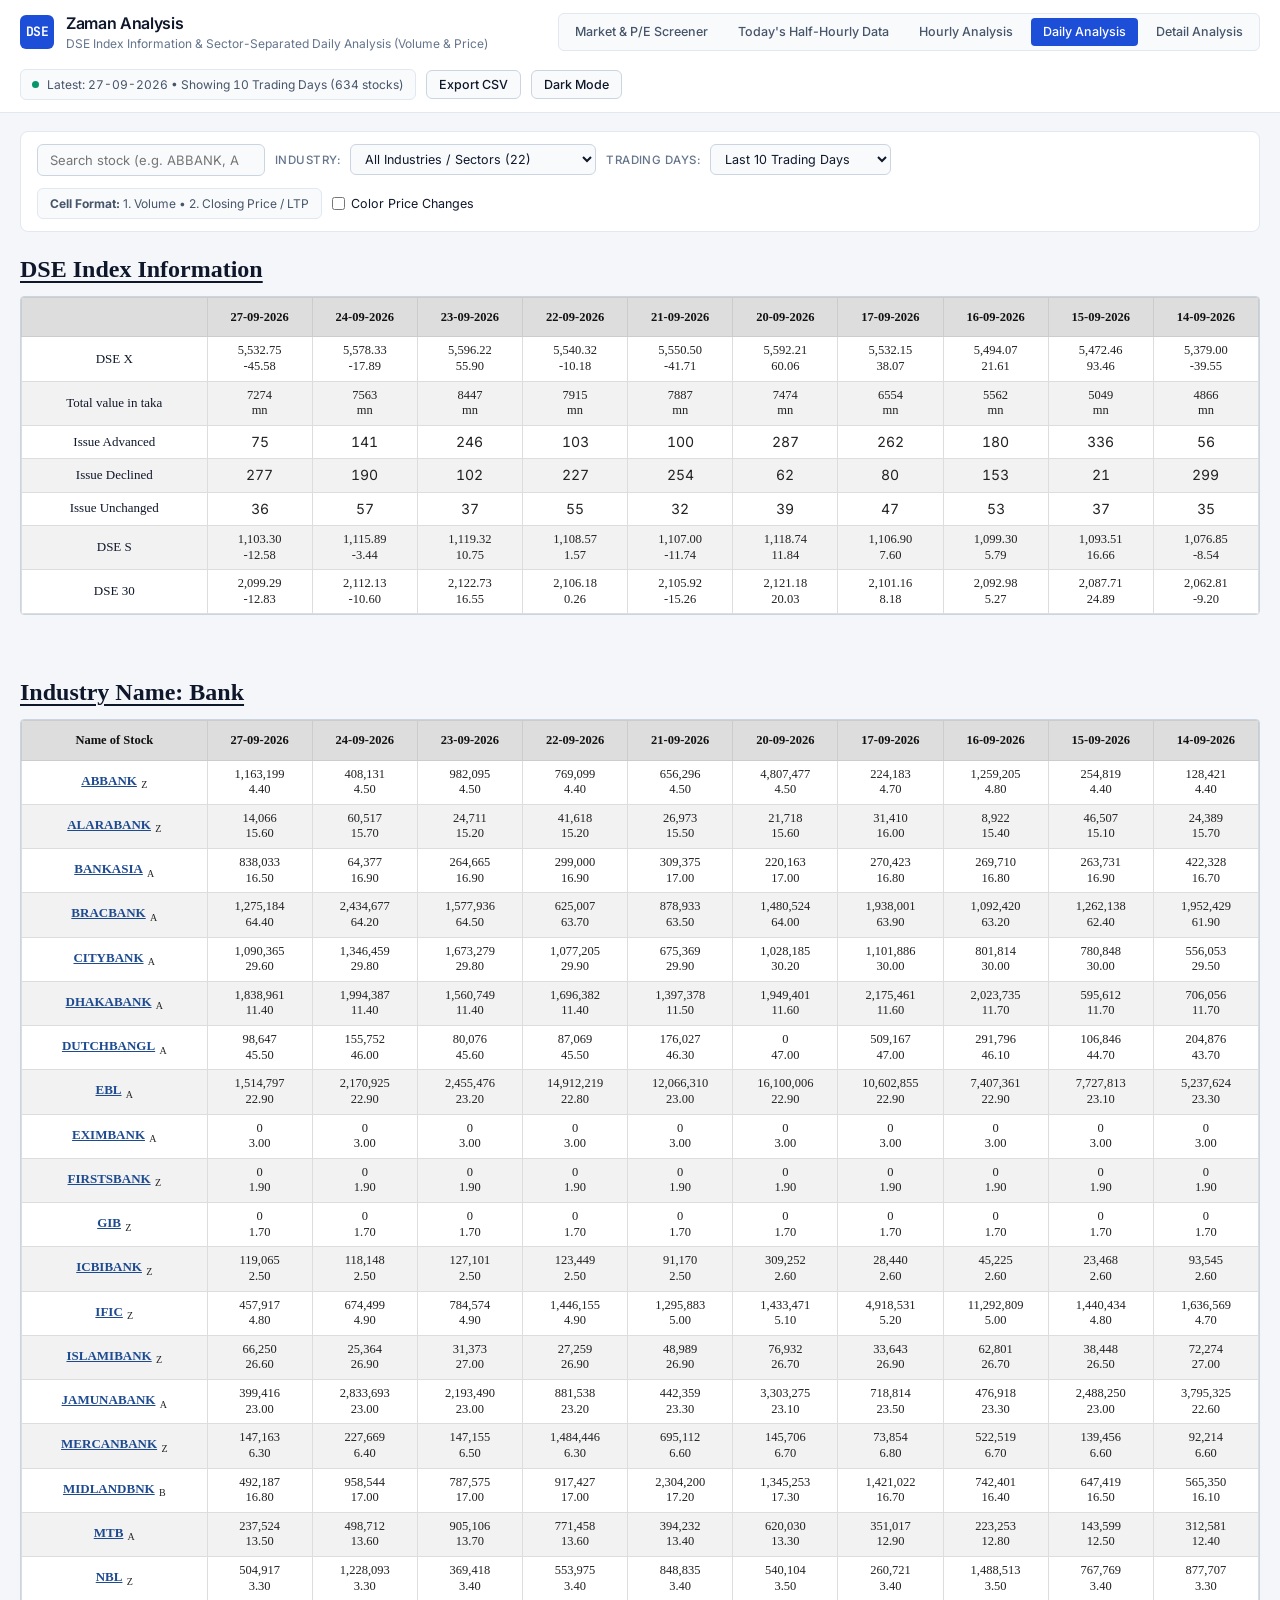
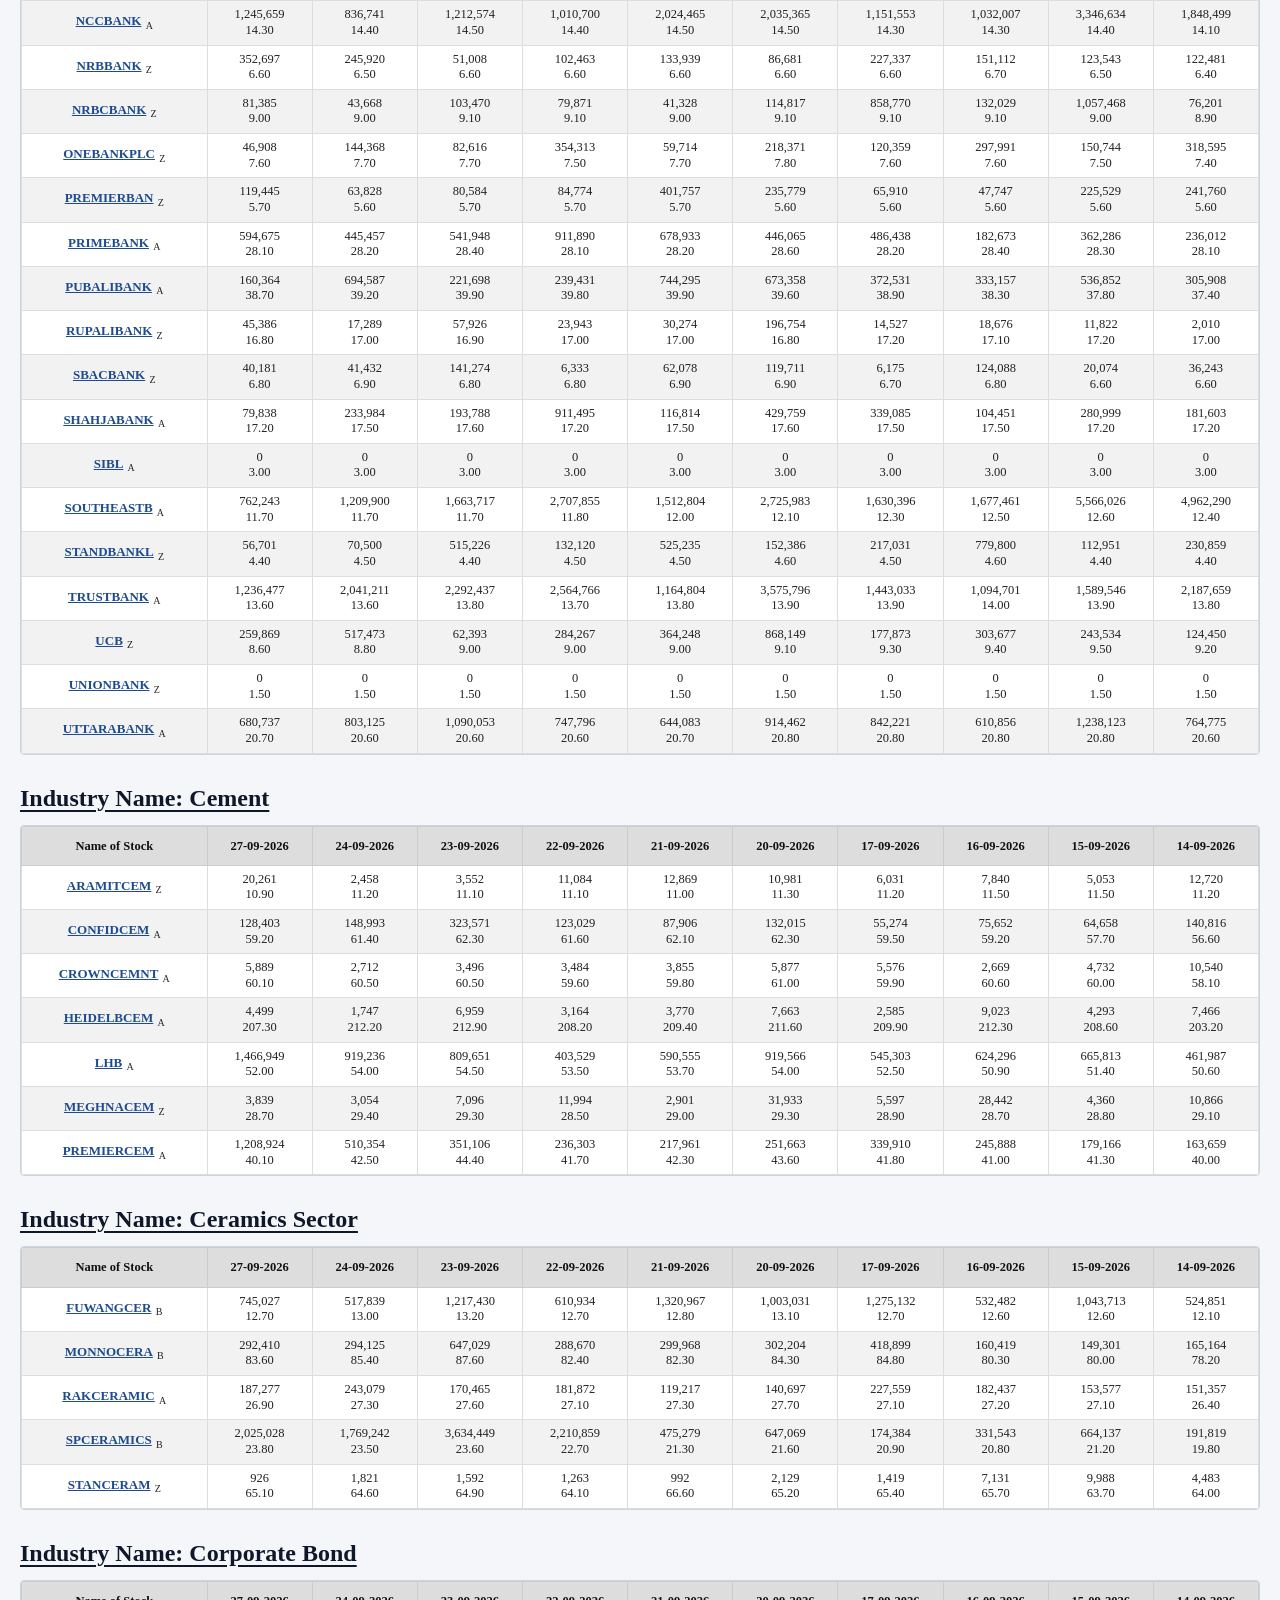
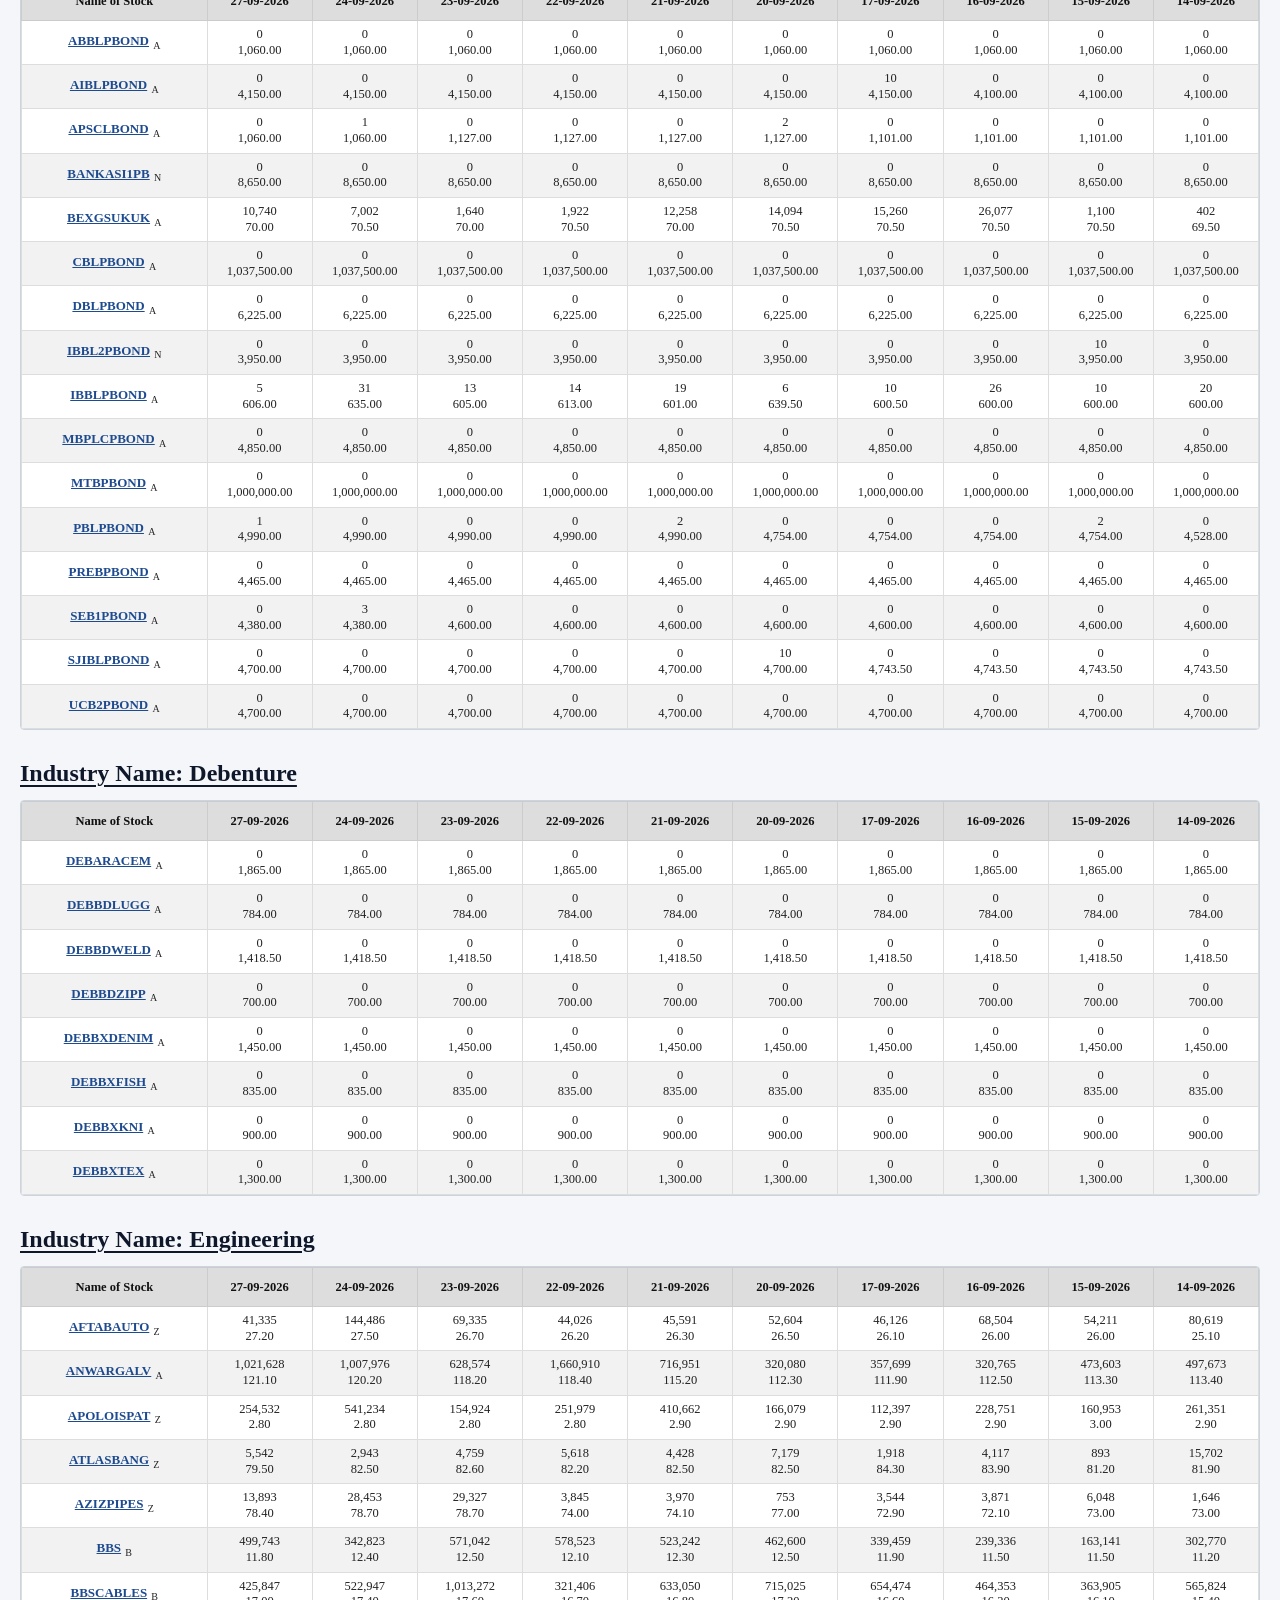
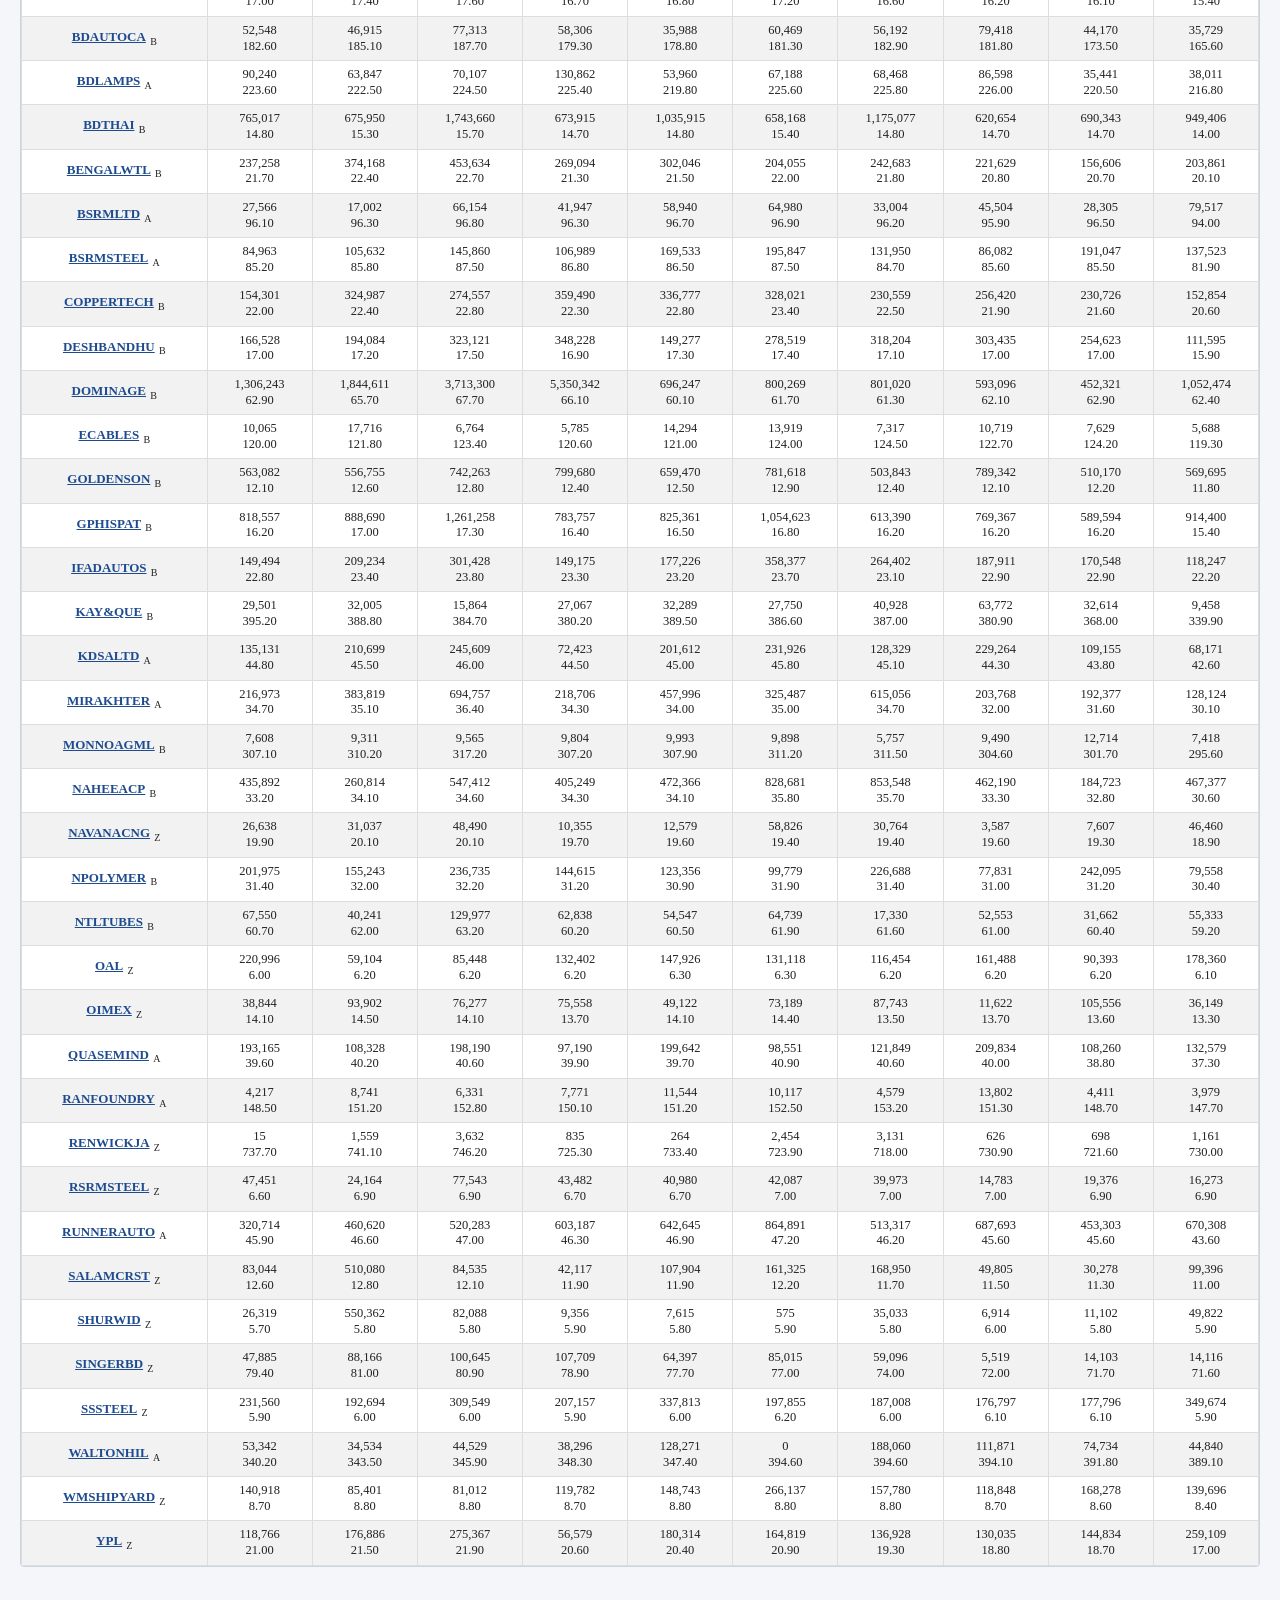
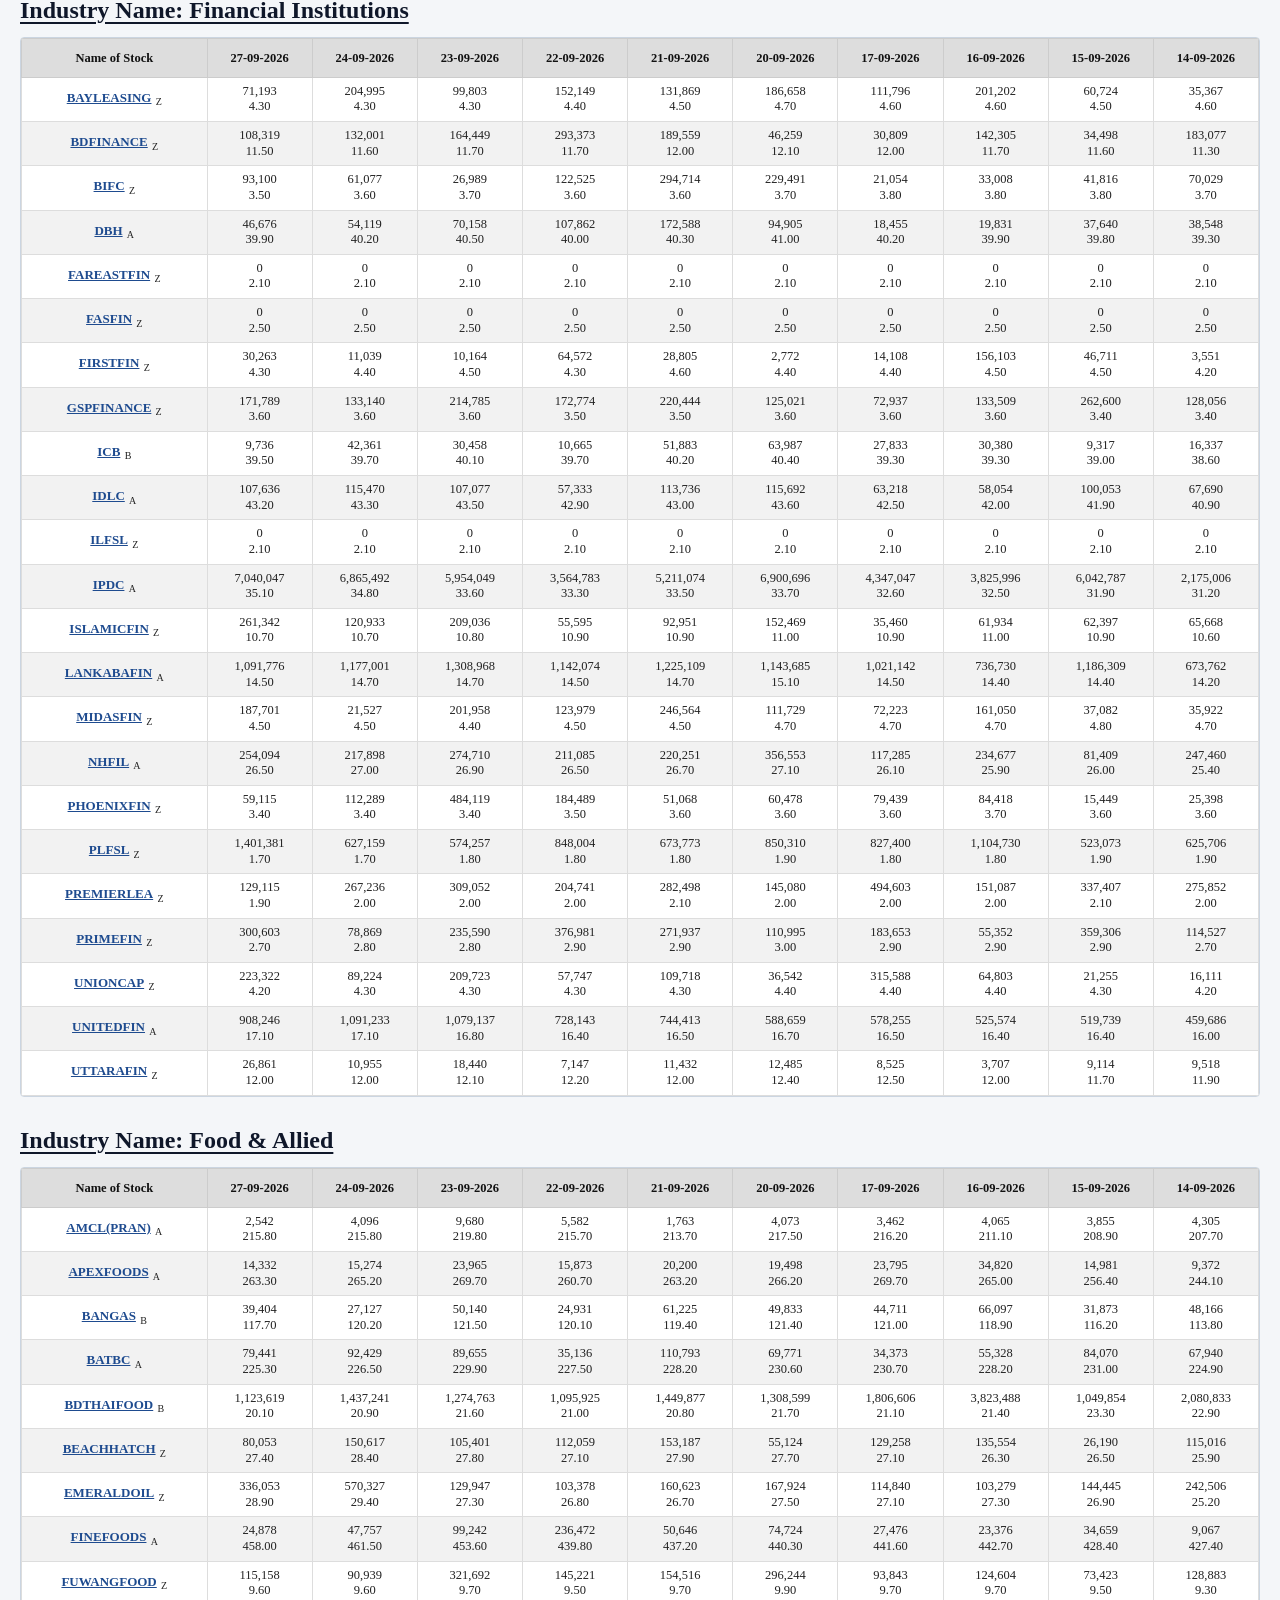
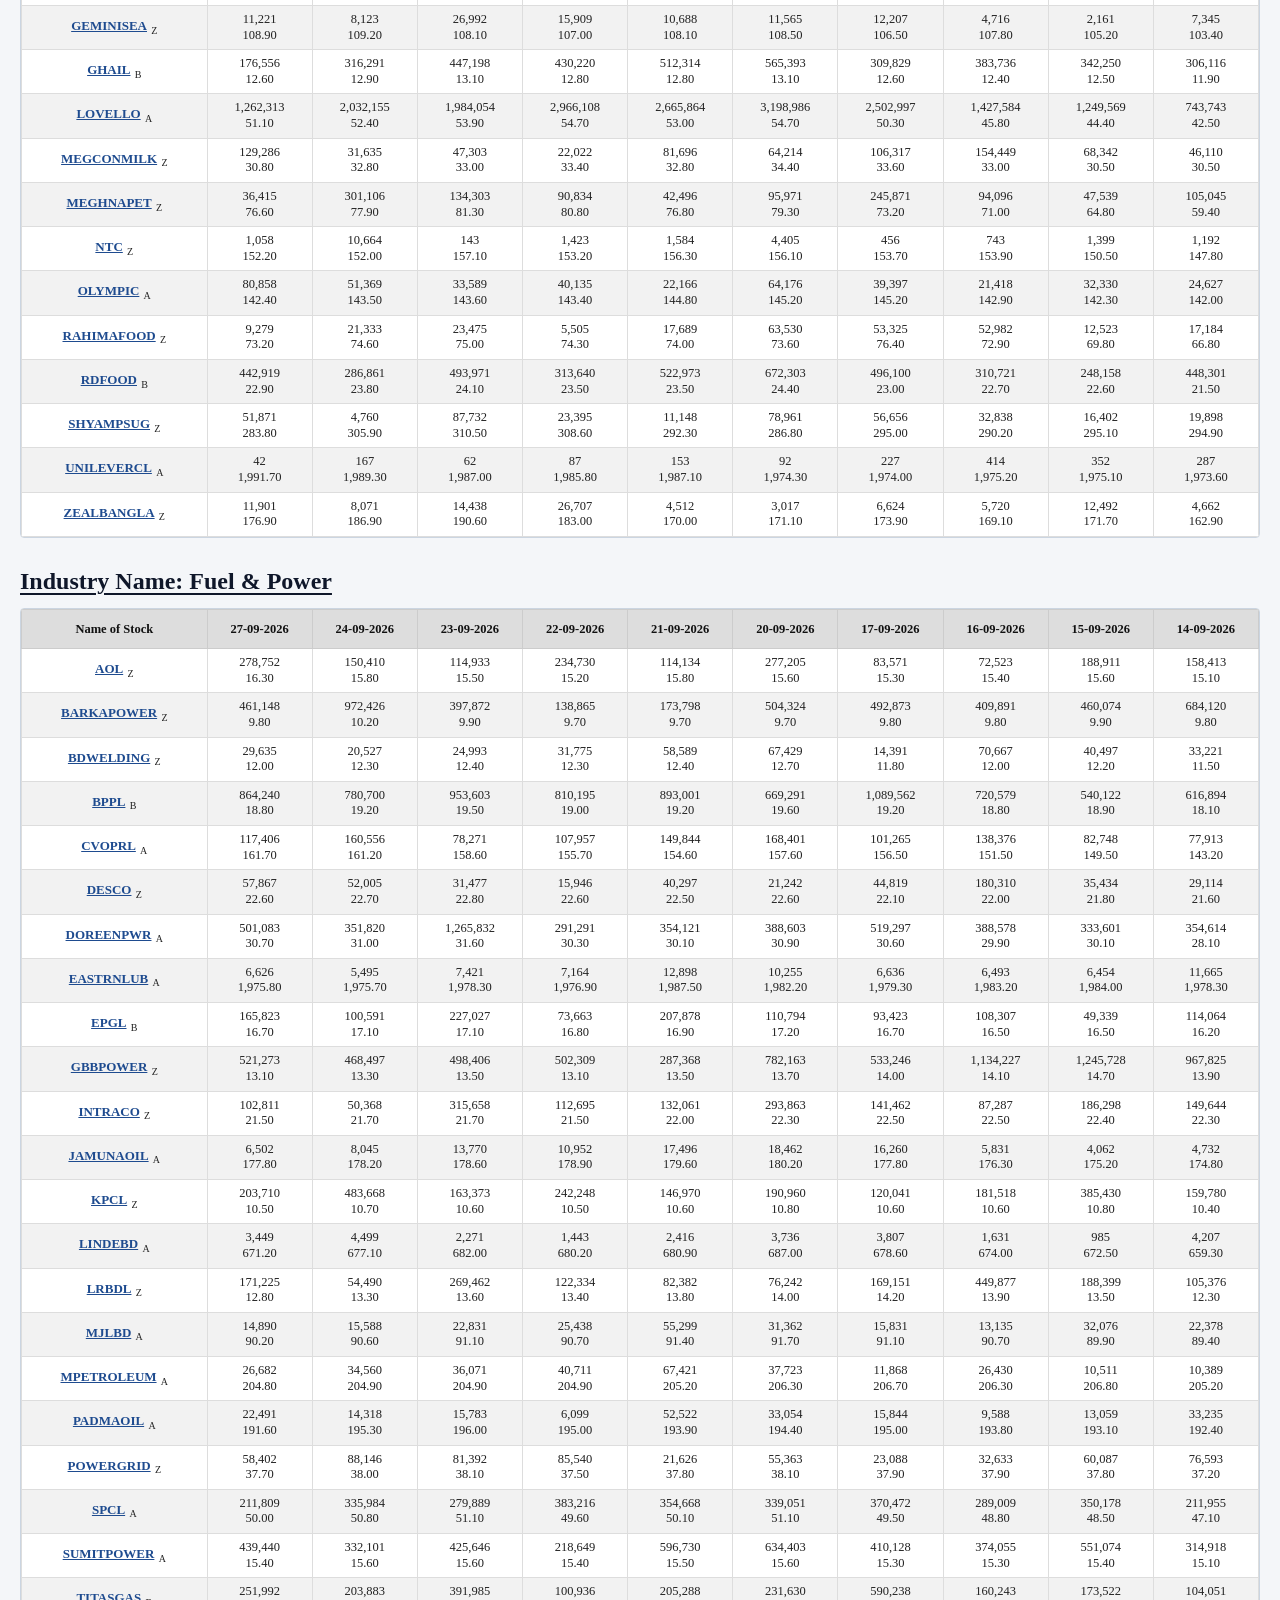
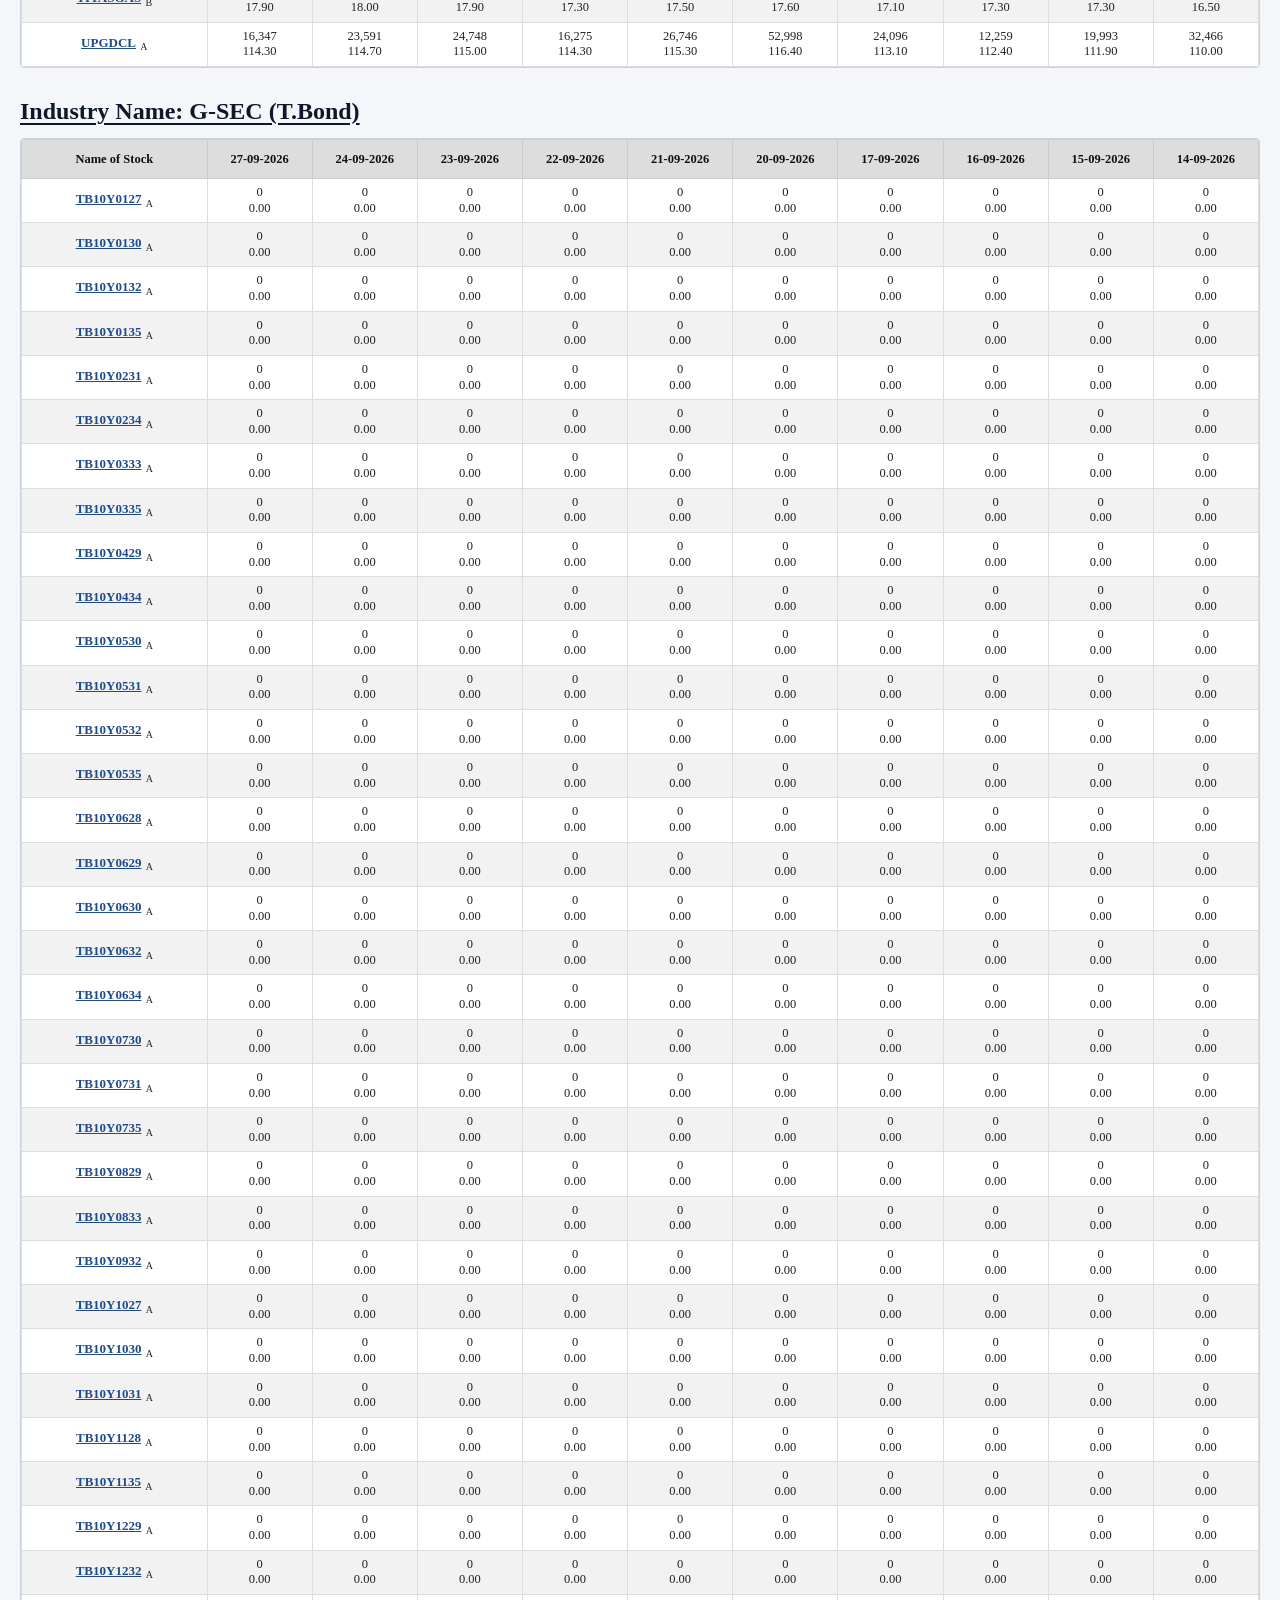
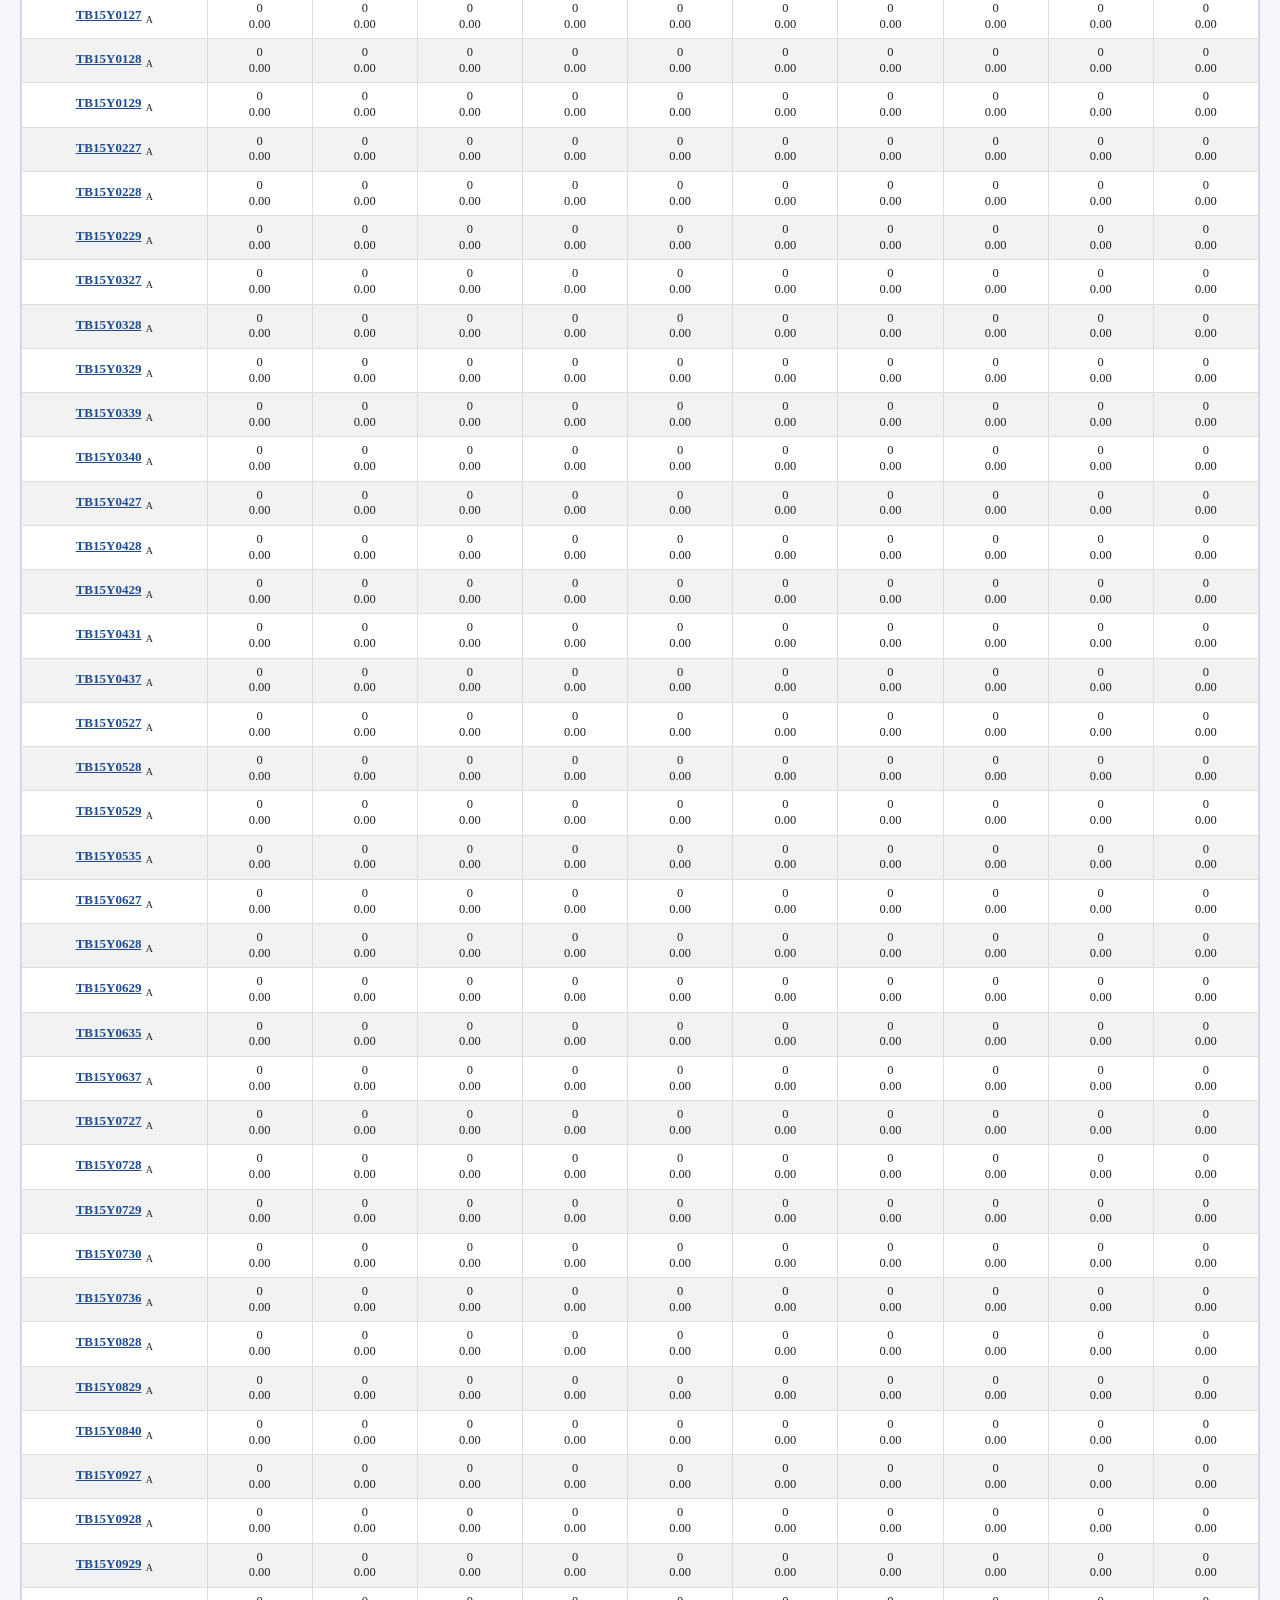
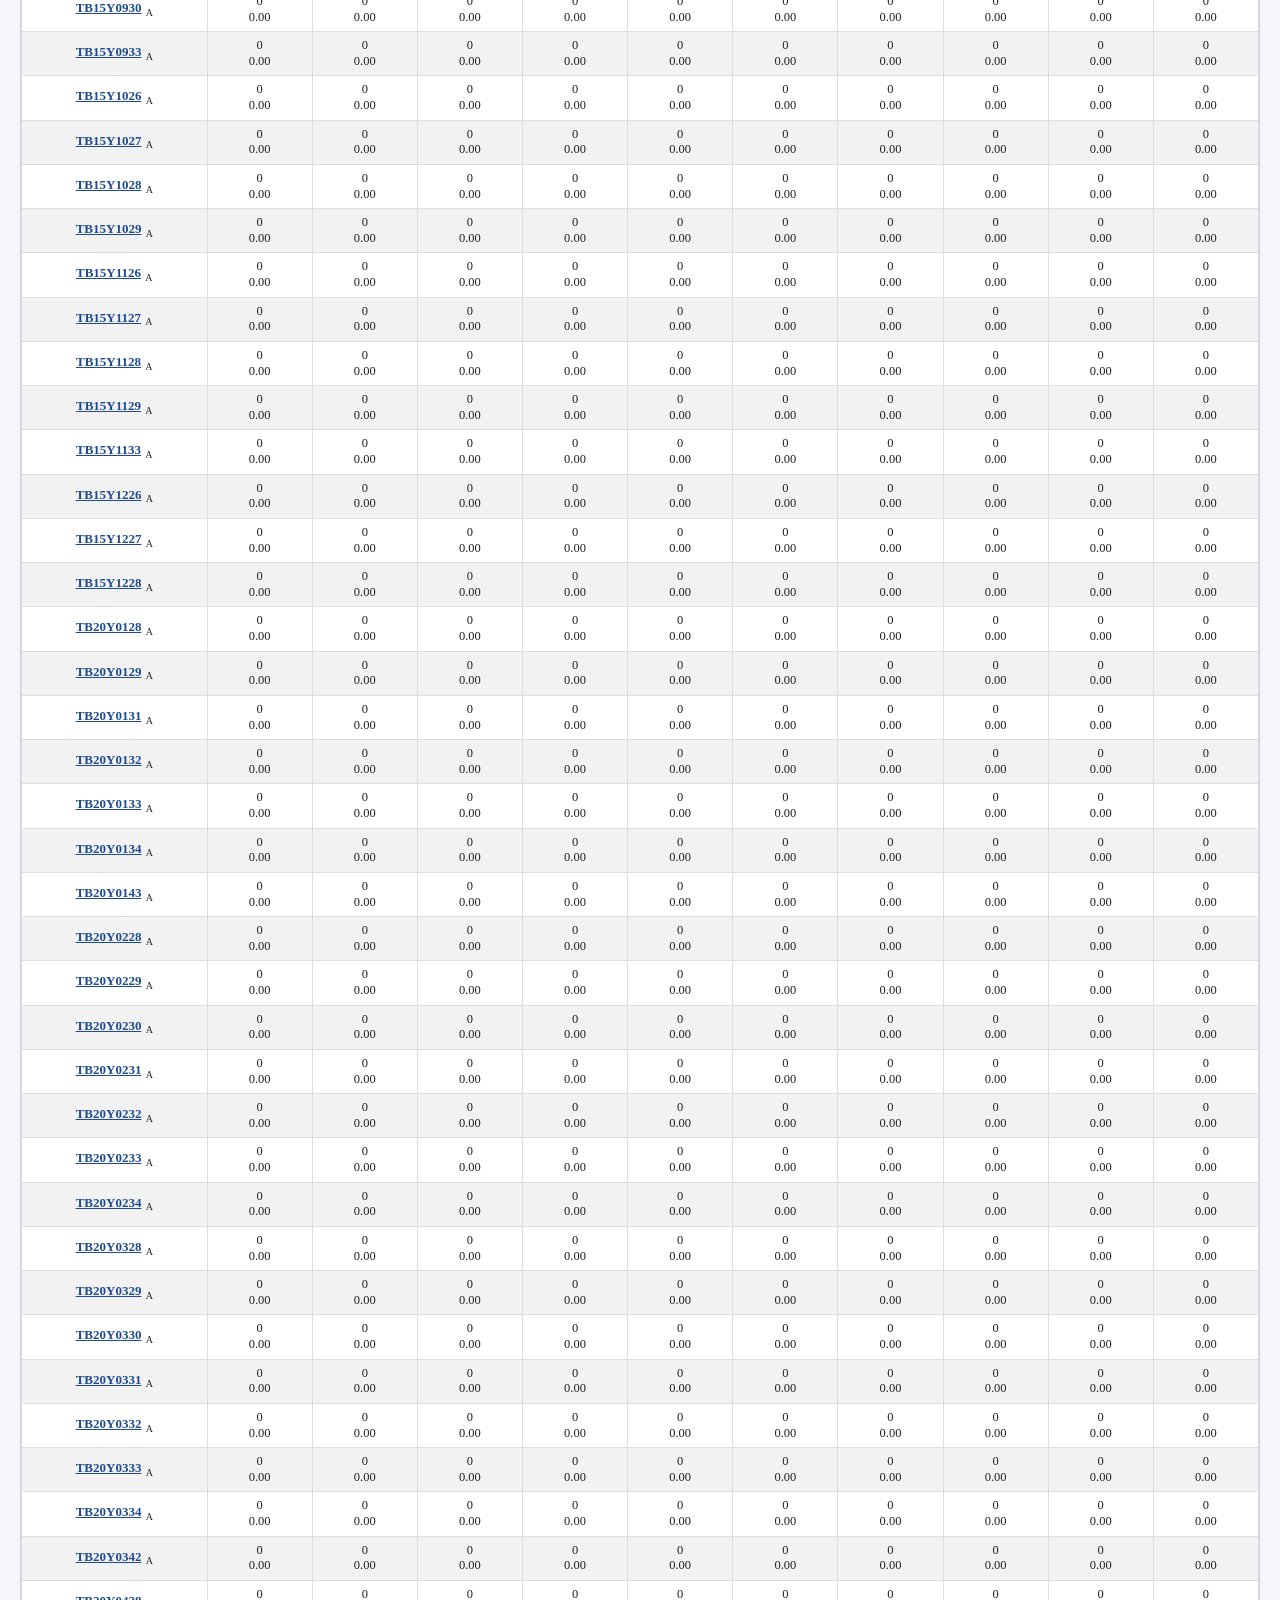
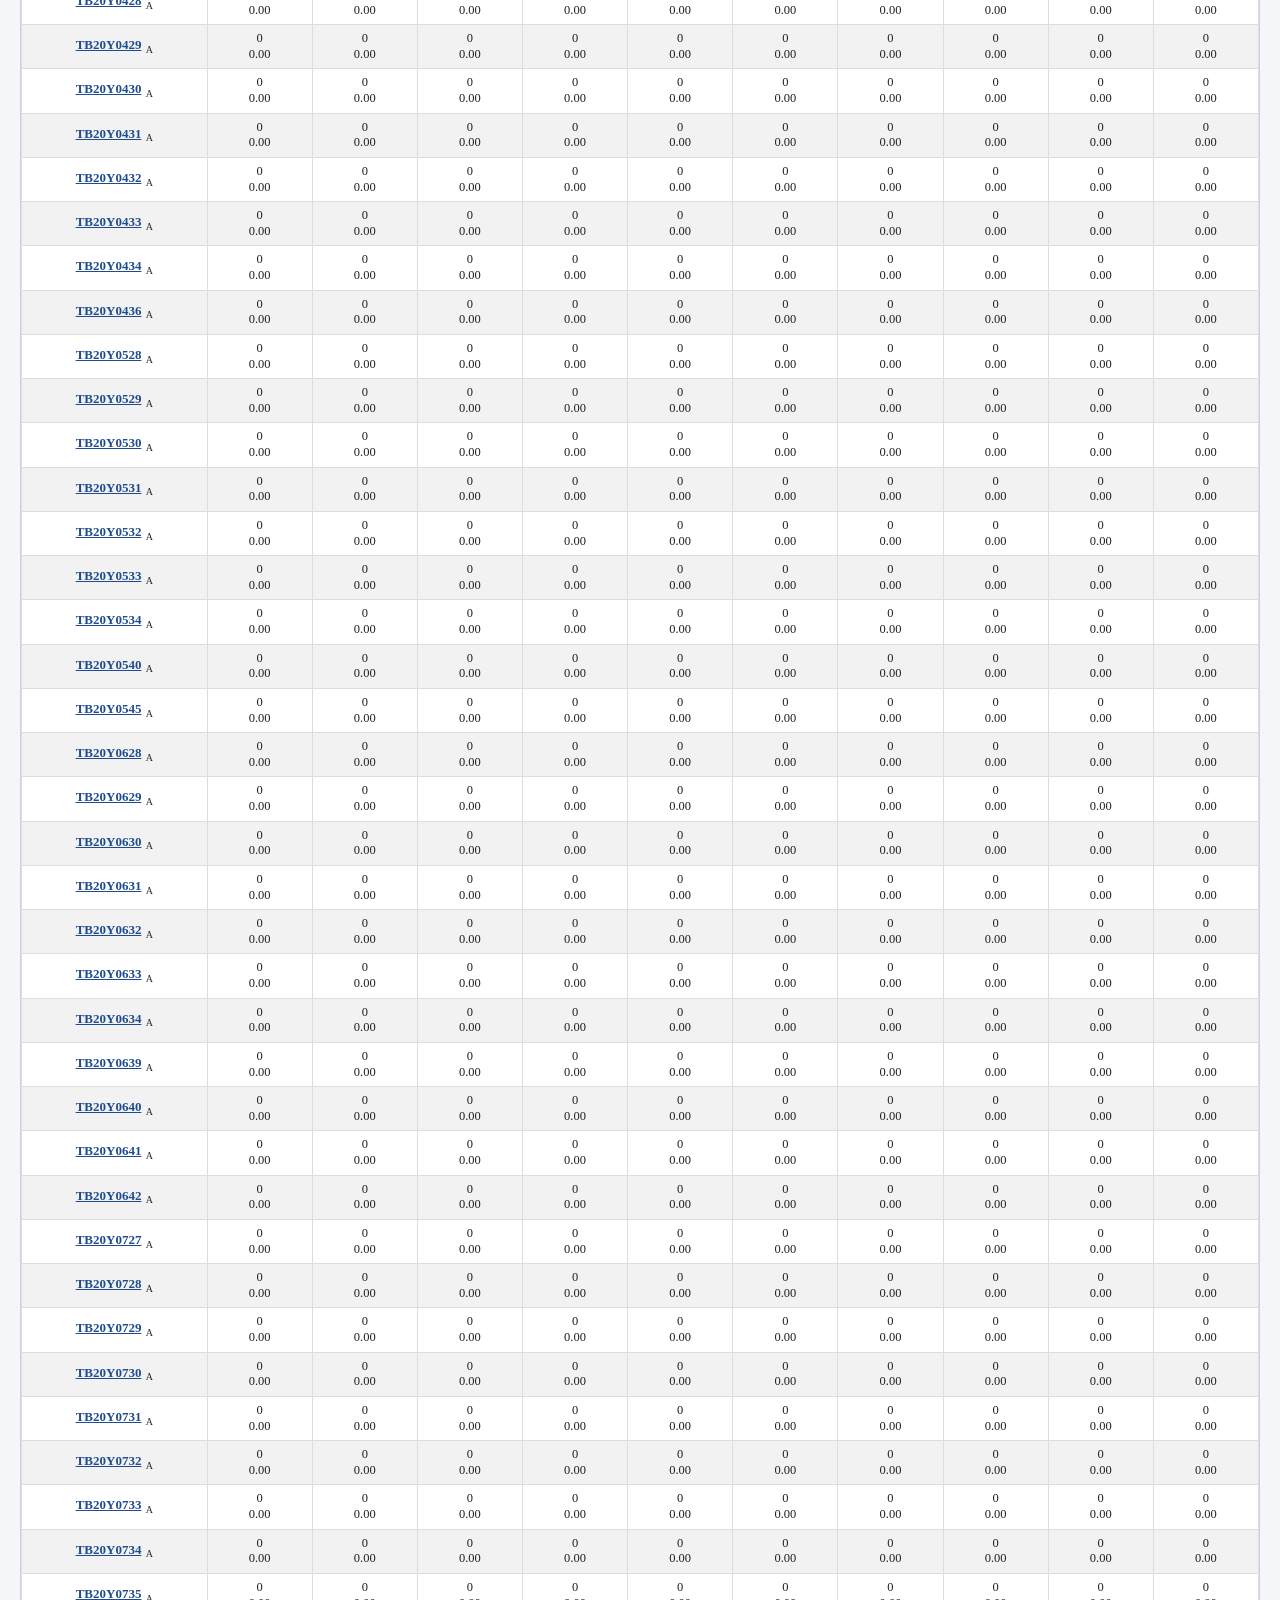
==== docs/daily.html @ 42e9b03a "Add Daily Analysis page with DSE Index Information and sector-by-sector daily tables" ====
<!DOCTYPE html>
<html lang="en" data-theme="light">
<head>
  <meta charset="UTF-8" />
  <meta name="viewport" content="width=device-width, initial-scale=1.0" />
  <title>Zaman Analysis — Daily Analysis</title>
  <meta name="description" content="Dhaka Stock Exchange (DSE) Daily Analysis showing DSE Index Information (DSEX, DSES, DS30, turnover, market breadth) and sector-by-sector daily volume and closing prices." />
  <link rel="preconnect" href="https://fonts.googleapis.com" />
  <link rel="preconnect" href="https://fonts.gstatic.com" crossorigin />
  <link href="https://fonts.googleapis.com/css2?family=Inter:wght@400;500;600;700&amp;family=JetBrains+Mono:wght@400;500;600;700&amp;display=swap" rel="stylesheet" />
  <link rel="stylesheet" href="./styles.css" />
</head>
<body>
  <header class="app-header">
    <div class="header-inner">
      <div class="brand-group">
        <div class="brand-mark">DSE</div>
        <div>
          <h1 class="brand-title">Zaman Analysis</h1>
          <div class="brand-subtitle">DSE Index Information &amp; Sector-Separated Daily Analysis (Volume &amp; Price)</div>
        </div>
      </div>

      <nav class="header-nav" aria-label="Primary Navigation">
        <a href="./index.html" class="nav-link" id="nav-screener">Market &amp; P/E Screener</a>
        <a href="./intraday.html" class="nav-link" id="nav-intraday">Today's Half-Hourly Data</a>
        <a href="./hourly.html" class="nav-link" id="nav-hourly">Hourly Analysis</a>
        <a href="./daily.html" class="nav-link active" id="nav-daily">Daily Analysis</a>
        <a href="./detail.html" class="nav-link" id="nav-detail">Detail Analysis</a>
      </nav>

      <div class="header-actions">
        <div class="timestamp-badge" id="daily-session-badge">
          <span class="status-dot"></span>
          <span id="daily-session-text">Loading daily data...</span>
        </div>
        <button type="button" class="btn" id="btn-export-daily-csv">Export CSV</button>
        <button type="button" class="btn" id="btn-theme-toggle">Dark Mode</button>
      </div>
    </div>
  </header>

  <main class="main-container">
    <!-- Filter & Display Controls Bar -->
    <section class="hourly-controls-bar" aria-label="Daily Analysis Controls">
      <div class="hourly-controls-group">
        <div class="search-box" style="min-width: 220px;">
          <input
            type="search"
            id="daily-search-input"
            class="search-input"
            placeholder="Search stock (e.g. ABBANK, ACI, GP)..."
            autocomplete="off"
          />
        </div>

        <label for="daily-sector-select" class="kpi-label">Industry:</label>
        <select id="daily-sector-select" class="select-control">
          <option value="all">All Industries / Sectors</option>
        </select>

        <label for="daily-days-select" class="kpi-label">Trading Days:</label>
        <select id="daily-days-select" class="select-control">
          <option value="10" selected>Last 10 Trading Days</option>
          <option value="15">Last 15 Trading Days</option>
          <option value="20">Last 20 Trading Days</option>
          <option value="30">Last 30 Trading Days</option>
          <option value="63">All 3 Months (63 Days)</option>
        </select>
      </div>

      <div class="hourly-controls-group">
        <div class="hourly-legend-strip" title="Each stock cell displays 2 stacked values from top to bottom">
          <span><strong>Cell Format:</strong> 1. Volume &bull; 2. Closing Price / LTP</span>
        </div>
        <label style="display: inline-flex; align-items: center; gap: 6px; font-size: 12.5px; cursor: pointer; user-select: none;">
          <input type="checkbox" id="chk-daily-color" />
          <span>Color Price Changes</span>
        </label>
      </div>
    </section>

    <!-- 1. Top Section: DSE Index Information -->
    <section class="industry-section" id="dse-index-section" aria-label="DSE Index Information">
      <h2 class="industry-heading" style="margin-top: 6px;">DSE Index Information</h2>
      <div class="hourly-table-wrap">
        <table class="hourly-sector-table" id="dse-index-table">
          <thead id="dse-index-thead"></thead>
          <tbody id="dse-index-tbody"></tbody>
        </table>
      </div>
    </section>

    <!-- 2. Bottom Section: Sector-Separated Daily Stock Tables -->
    <section id="daily-sectors-container" aria-label="Sector Daily Analysis Tables"></section>
  </main>

  <script src="./daily.js"></script>
</body>
</html>
---- docs/styles.css ----
:root {
  --bg-primary: #0b0f17;
  --bg-surface: #111722;
  --bg-elevated: #171f2e;
  --bg-hover: #1d2739;
  --bg-selected: #1e2b42;

  --border-subtle: #1f293a;
  --border-default: #2a364b;
  --border-strong: #3a4963;

  --text-primary: #f0f4f8;
  --text-secondary: #9fb0c7;
  --text-muted: #697a92;

  --accent-primary: #2563eb;
  --accent-primary-hover: #3b82f6;
  --accent-soft: rgba(37, 99, 235, 0.14);

  --up-color: #10b981;
  --up-bg: rgba(16, 185, 129, 0.12);
  --down-color: #f43f5e;
  --down-bg: rgba(244, 63, 94, 0.12);
  --flat-color: #94a3b8;
  --flat-bg: rgba(148, 163, 184, 0.12);

  --font-sans: 'Inter', -apple-system, BlinkMacSystemFont, 'Segoe UI', Roboto, sans-serif;
  --font-mono: 'JetBrains Mono', 'SFMono-Regular', Consolas, monospace;

  --radius-sm: 4px;
  --radius-md: 6px;
  --radius-lg: 8px;
}

[data-theme="light"] {
  --bg-primary: #f4f6f9;
  --bg-surface: #ffffff;
  --bg-elevated: #f8fafc;
  --bg-hover: #f1f5f9;
  --bg-selected: #e8f0fe;

  --border-subtle: #e2e8f0;
  --border-default: #cbd5e1;
  --border-strong: #94a3b8;

  --text-primary: #0f172a;
  --text-secondary: #475569;
  --text-muted: #64748b;

  --accent-primary: #1d4ed8;
  --accent-primary-hover: #2563eb;
  --accent-soft: rgba(29, 78, 216, 0.09);

  --up-color: #059669;
  --up-bg: rgba(5, 150, 105, 0.1);
  --down-color: #e11d48;
  --down-bg: rgba(225, 29, 72, 0.1);
  --flat-color: #64748b;
  --flat-bg: rgba(100, 116, 139, 0.1);
}

* {
  box-sizing: border-box;
  margin: 0;
  padding: 0;
}

html, body {
  background-color: var(--bg-primary);
  color: var(--text-primary);
  font-family: var(--font-sans);
  font-size: 14px;
  line-height: 1.45;
  -webkit-font-smoothing: antialiased;
}

/* Header & Top Navigation */
.app-header {
  background-color: var(--bg-surface);
  border-bottom: 1px solid var(--border-subtle);
  position: sticky;
  top: 0;
  z-index: 40;
}

.header-inner {
  max-width: 1600px;
  margin: 0 auto;
  padding: 12px 20px;
  display: flex;
  align-items: center;
  justify-content: space-between;
  gap: 16px;
  flex-wrap: wrap;
}

.brand-group {
  display: flex;
  align-items: center;
  gap: 12px;
}

.header-nav {
  display: flex;
  align-items: center;
  gap: 6px;
  background-color: var(--bg-elevated);
  padding: 4px;
  border-radius: var(--radius-md);
  border: 1px solid var(--border-subtle);
}

.nav-link {
  padding: 5px 12px;
  font-size: 12.5px;
  font-weight: 500;
  color: var(--text-secondary);
  text-decoration: none;
  border-radius: var(--radius-sm);
  transition: background-color 0.14s ease, color 0.14s ease;
  white-space: nowrap;
}

.nav-link:hover {
  color: var(--text-primary);
  background-color: var(--bg-hover);
}

.nav-link.active {
  background-color: var(--accent-primary);
  color: #ffffff;
}

.slot-strip {
  display: flex;
  gap: 10px;
  overflow-x: auto;
  padding-bottom: 4px;
}

.slot-card {
  min-width: 170px;
  background-color: var(--bg-surface);
  border: 1px solid var(--border-subtle);
  border-radius: var(--radius-md);
  padding: 10px 12px;
  cursor: pointer;
  transition: border-color 0.14s ease, background-color 0.14s ease;
  display: flex;
  flex-direction: column;
  gap: 4px;
}

.slot-card:hover {
  border-color: var(--border-strong);
  background-color: var(--bg-hover);
}

.slot-card.active {
  border-color: var(--accent-primary);
  background-color: var(--bg-selected);
}

.slot-time {
  font-family: var(--font-mono);
  font-weight: 600;
  font-size: 13px;
  color: var(--text-primary);
  display: flex;
  justify-content: space-between;
  align-items: center;
}

.slot-meta {
  font-family: var(--font-mono);
  font-size: 11.5px;
  color: var(--text-secondary);
  font-variant-numeric: tabular-nums;
}

.select-control {
  padding: 6px 10px;
  background-color: var(--bg-elevated);
  border: 1px solid var(--border-default);
  border-radius: var(--radius-md);
  color: var(--text-primary);
  font-size: 12.5px;
  font-family: var(--font-sans);
  outline: none;
  cursor: pointer;
}

.brand-mark {
  width: 34px;
  height: 34px;
  border-radius: var(--radius-md);
  background-color: var(--accent-primary);
  color: #ffffff;
  font-family: var(--font-mono);
  font-weight: 700;
  font-size: 13px;
  display: flex;
  align-items: center;
  justify-content: center;
  letter-spacing: -0.03em;
}

.brand-title {
  font-size: 16px;
  font-weight: 600;
  letter-spacing: -0.02em;
  color: var(--text-primary);
}

.brand-subtitle {
  font-size: 12px;
  color: var(--text-muted);
}

.header-actions {
  display: flex;
  align-items: center;
  gap: 10px;
  flex-wrap: wrap;
}

.timestamp-badge {
  display: inline-flex;
  align-items: center;
  gap: 8px;
  padding: 6px 11px;
  background-color: var(--bg-elevated);
  border: 1px solid var(--border-subtle);
  border-radius: var(--radius-md);
  font-size: 12px;
  color: var(--text-secondary);
  font-variant-numeric: tabular-nums;
}

.status-dot {
  width: 7px;
  height: 7px;
  border-radius: 50%;
  background-color: var(--up-color);
}

.btn {
  display: inline-flex;
  align-items: center;
  gap: 6px;
  padding: 6px 12px;
  font-size: 12.5px;
  font-weight: 500;
  font-family: var(--font-sans);
  color: var(--text-primary);
  background-color: var(--bg-elevated);
  border: 1px solid var(--border-default);
  border-radius: var(--radius-md);
  cursor: pointer;
  transition: background-color 0.15s ease, border-color 0.15s ease;
}

.btn:hover {
  background-color: var(--bg-hover);
  border-color: var(--border-strong);
}

.btn-primary {
  background-color: var(--accent-primary);
  border-color: var(--accent-primary);
  color: #ffffff;
}

.btn-primary:hover {
  background-color: var(--accent-primary-hover);
  border-color: var(--accent-primary-hover);
}

/* Main Container */
.main-container {
  max-width: 1600px;
  margin: 0 auto;
  padding: 18px 20px 40px;
  display: flex;
  flex-direction: column;
  gap: 16px;
}

/* KPI Summary Strip */
.kpi-strip {
  display: grid;
  grid-template-columns: repeat(auto-fit, minmax(200px, 1fr));
  gap: 12px;
}

.kpi-card {
  background-color: var(--bg-surface);
  border: 1px solid var(--border-subtle);
  border-radius: var(--radius-lg);
  padding: 14px 16px;
  display: flex;
  flex-direction: column;
  gap: 6px;
}

.kpi-label {
  font-size: 11.5px;
  font-weight: 500;
  text-transform: uppercase;
  letter-spacing: 0.04em;
  color: var(--text-muted);
}

.kpi-value {
  font-size: 20px;
  font-weight: 600;
  font-family: var(--font-mono);
  font-variant-numeric: tabular-nums;
  letter-spacing: -0.02em;
  color: var(--text-primary);
}

.kpi-sub {
  font-size: 12px;
  color: var(--text-secondary);
  display: flex;
  align-items: center;
  gap: 10px;
  font-variant-numeric: tabular-nums;
}

.breadth-bar {
  height: 6px;
  border-radius: 3px;
  overflow: hidden;
  display: flex;
  background-color: var(--bg-elevated);
  margin-top: 2px;
}

.breadth-seg-up { background-color: var(--up-color); }
.breadth-seg-flat { background-color: var(--flat-color); }
.breadth-seg-down { background-color: var(--down-color); }

/* Quick Movers Row */
.movers-grid {
  display: grid;
  grid-template-columns: repeat(auto-fit, minmax(300px, 1fr));
  gap: 12px;
}

.mover-panel {
  background-color: var(--bg-surface);
  border: 1px solid var(--border-subtle);
  border-radius: var(--radius-lg);
  padding: 12px 14px;
}

.panel-header {
  display: flex;
  align-items: center;
  justify-content: space-between;
  margin-bottom: 8px;
  padding-bottom: 6px;
  border-bottom: 1px solid var(--border-subtle);
}

.panel-title {
  font-size: 12.5px;
  font-weight: 600;
  color: var(--text-secondary);
  text-transform: uppercase;
  letter-spacing: 0.03em;
}

.mini-list {
  display: flex;
  flex-direction: column;
  gap: 4px;
}

.mini-row {
  display: flex;
  align-items: center;
  justify-content: space-between;
  padding: 5px 8px;
  border-radius: var(--radius-sm);
  cursor: pointer;
  transition: background-color 0.12s ease;
  font-variant-numeric: tabular-nums;
}

.mini-row:hover {
  background-color: var(--bg-hover);
}

.mini-sym {
  font-weight: 600;
  font-family: var(--font-mono);
  font-size: 12.5px;
  color: var(--text-primary);
}

.mini-metrics {
  display: flex;
  align-items: center;
  gap: 10px;
  font-family: var(--font-mono);
  font-size: 12px;
}

/* Workspace Split Layout: Table + Inspector */
.workspace-grid {
  display: grid;
  grid-template-columns: 1fr 420px;
  gap: 16px;
  align-items: start;
}

@media (max-width: 1180px) {
  .workspace-grid {
    grid-template-columns: 1fr;
  }
}

/* Screener Panel */
.screener-panel {
  background-color: var(--bg-surface);
  border: 1px solid var(--border-subtle);
  border-radius: var(--radius-lg);
  overflow: hidden;
  display: flex;
  flex-direction: column;
}

.toolbar {
  padding: 12px 14px;
  border-bottom: 1px solid var(--border-subtle);
  display: flex;
  align-items: center;
  justify-content: space-between;
  gap: 12px;
  flex-wrap: wrap;
}

.search-box {
  position: relative;
  flex: 1 1 220px;
  max-width: 320px;
}

.search-input {
  width: 100%;
  padding: 7px 12px;
  background-color: var(--bg-elevated);
  border: 1px solid var(--border-default);
  border-radius: var(--radius-md);
  color: var(--text-primary);
  font-size: 13px;
  font-family: var(--font-sans);
  outline: none;
}

.search-input:focus {
  border-color: var(--accent-primary);
}

.filter-pills {
  display: flex;
  align-items: center;
  gap: 6px;
  flex-wrap: wrap;
}

.filter-btn {
  padding: 5px 10px;
  font-size: 12px;
  font-weight: 500;
  border-radius: var(--radius-sm);
  border: 1px solid var(--border-subtle);
  background-color: var(--bg-elevated);
  color: var(--text-secondary);
  cursor: pointer;
  transition: all 0.12s ease;
}

.filter-btn:hover {
  color: var(--text-primary);
  border-color: var(--border-default);
}

.filter-btn.active {
  background-color: var(--accent-soft);
  border-color: var(--accent-primary);
  color: var(--text-primary);
}

/* Data Table */
.table-scroll {
  overflow-x: auto;
  max-height: 680px;
  overflow-y: auto;
}

.market-table {
  width: 100%;
  border-collapse: collapse;
  font-variant-numeric: tabular-nums;
}

.market-table thead th {
  position: sticky;
  top: 0;
  background-color: var(--bg-elevated);
  color: var(--text-secondary);
  font-size: 11.5px;
  font-weight: 600;
  text-transform: uppercase;
  letter-spacing: 0.03em;
  padding: 9px 12px;
  text-align: right;
  border-bottom: 1px solid var(--border-default);
  cursor: pointer;
  user-select: none;
  white-space: nowrap;
  z-index: 10;
}

.market-table thead th:first-child {
  text-align: left;
}

.market-table thead th:hover {
  color: var(--text-primary);
  background-color: var(--bg-hover);
}

.market-table tbody tr {
  border-bottom: 1px solid var(--border-subtle);
  cursor: pointer;
  transition: background-color 0.1s ease;
}

.market-table tbody tr:hover {
  background-color: var(--bg-hover);
}

.market-table tbody tr.selected {
  background-color: var(--bg-selected);
}

.market-table td {
  padding: 8px 12px;
  text-align: right;
  font-family: var(--font-mono);
  font-size: 12.5px;
  color: var(--text-primary);
  white-space: nowrap;
}

.market-table td:first-child {
  text-align: left;
  font-weight: 600;
}

.badge {
  display: inline-block;
  padding: 2px 6px;
  border-radius: var(--radius-sm);
  font-weight: 600;
  font-size: 11.5px;
}

.text-up { color: var(--up-color); }
.text-down { color: var(--down-color); }
.text-flat { color: var(--flat-color); }

.badge-up {
  color: var(--up-color);
  background-color: var(--up-bg);
}

.badge-down {
  color: var(--down-color);
  background-color: var(--down-bg);
}

.badge-flat {
  color: var(--flat-color);
  background-color: var(--flat-bg);
}

/* Symbol Inspector Panel */
.inspector-panel {
  background-color: var(--bg-surface);
  border: 1px solid var(--border-subtle);
  border-radius: var(--radius-lg);
  padding: 16px;
  position: sticky;
  top: 72px;
  display: flex;
  flex-direction: column;
  gap: 16px;
}

.inspector-header {
  display: flex;
  align-items: flex-start;
  justify-content: space-between;
  border-bottom: 1px solid var(--border-subtle);
  padding-bottom: 12px;
}

.inspector-symbol {
  font-size: 22px;
  font-weight: 700;
  font-family: var(--font-mono);
  letter-spacing: -0.02em;
}

.inspector-price {
  font-size: 22px;
  font-weight: 700;
  font-family: var(--font-mono);
  text-align: right;
}

.chart-box {
  background-color: var(--bg-elevated);
  border: 1px solid var(--border-subtle);
  border-radius: var(--radius-md);
  padding: 12px;
}

.chart-header {
  display: flex;
  justify-content: space-between;
  align-items: center;
  font-size: 11.5px;
  color: var(--text-muted);
  margin-bottom: 8px;
}

.chart-svg {
  width: 100%;
  height: 185px;
  display: block;
}

.range-meter {
  display: flex;
  flex-direction: column;
  gap: 4px;
}

.range-labels {
  display: flex;
  justify-content: space-between;
  font-size: 11.5px;
  color: var(--text-secondary);
  font-family: var(--font-mono);
}

.range-track {
  height: 6px;
  background-color: var(--bg-elevated);
  border-radius: 3px;
  position: relative;
  overflow: hidden;
}

.range-fill {
  height: 100%;
  background-color: var(--accent-primary);
  border-radius: 3px;
}

.metrics-grid {
  display: grid;
  grid-template-columns: repeat(2, 1fr);
  gap: 8px;
}

.metric-item {
  background-color: var(--bg-elevated);
  border: 1px solid var(--border-subtle);
  border-radius: var(--radius-sm);
  padding: 8px 10px;
  display: flex;
  justify-content: space-between;
  align-items: center;
}

.metric-name {
  font-size: 11.5px;
  color: var(--text-muted);
}

.metric-val {
  font-size: 12.5px;
  font-weight: 600;
  font-family: var(--font-mono);
  color: var(--text-primary);
}

/* Modal */
.modal-backdrop {
  position: fixed;
  inset: 0;
  background-color: rgba(5, 8, 14, 0.72);
  display: flex;
  align-items: center;
  justify-content: center;
  z-index: 100;
  padding: 16px;
}

.modal-backdrop[hidden] {
  display: none;
}

.modal-card {
  background-color: var(--bg-surface);
  border: 1px solid var(--border-default);
  border-radius: var(--radius-lg);
  width: 100%;
  max-width: 480px;
  padding: 20px;
  display: flex;
  flex-direction: column;
  gap: 14px;
}

.form-field {
  display: flex;
  flex-direction: column;
  gap: 5px;
}

.form-field label {
  font-size: 12px;
  font-weight: 500;
  color: var(--text-secondary);
}

.form-field input {
  padding: 8px 10px;
  background-color: var(--bg-elevated);
  border: 1px solid var(--border-default);
  border-radius: var(--radius-sm);
  color: var(--text-primary);
  font-family: var(--font-mono);
  font-size: 12.5px;
}

/* Hourly Analysis Sector-Separated Page Styles */
.hourly-controls-bar {
  background-color: var(--bg-surface);
  border: 1px solid var(--border-subtle);
  border-radius: var(--radius-lg);
  padding: 12px 16px;
  display: flex;
  align-items: center;
  justify-content: space-between;
  gap: 12px;
  flex-wrap: wrap;
}

.hourly-controls-group {
  display: flex;
  align-items: center;
  gap: 10px;
  flex-wrap: wrap;
}

.hourly-legend-strip {
  display: inline-flex;
  align-items: center;
  gap: 14px;
  font-size: 12px;
  color: var(--text-secondary);
  background-color: var(--bg-elevated);
  border: 1px solid var(--border-subtle);
  padding: 6px 12px;
  border-radius: var(--radius-md);
}

.industry-section {
  margin-bottom: 28px;
}

.industry-heading {
  font-family: Georgia, 'Times New Roman', serif;
  font-size: 24px;
  font-weight: 700;
  color: var(--text-primary);
  text-decoration: underline;
  text-underline-offset: 4px;
  margin: 18px 0 12px;
  line-height: 1.25;
}

.hourly-table-wrap {
  width: 100%;
  overflow-x: auto;
  background-color: var(--bg-surface);
  border: 1px solid var(--border-default);
  border-radius: var(--radius-sm);
}

.hourly-sector-table {
  width: 100%;
  border-collapse: collapse;
  font-variant-numeric: tabular-nums;
}

.hourly-sector-table thead th {
  background-color: var(--bg-elevated);
  color: var(--text-primary);
  font-family: Georgia, 'Times New Roman', serif;
  font-size: 12.5px;
  font-weight: 700;
  text-align: center;
  padding: 10px 8px;
  border: 1px solid var(--border-default);
  white-space: nowrap;
}

[data-theme="light"] .hourly-sector-table thead th {
  background-color: #dddddd;
  color: #111111;
  border-color: #cccccc;
}

.hourly-sector-table tbody tr:nth-child(odd) {
  background-color: var(--bg-surface);
}

.hourly-sector-table tbody tr:nth-child(even) {
  background-color: var(--bg-elevated);
}

[data-theme="light"] .hourly-sector-table tbody tr:nth-child(odd) {
  background-color: #ffffff;
}

[data-theme="light"] .hourly-sector-table tbody tr:nth-child(even) {
  background-color: #f2f2f2;
}

.hourly-sector-table tbody tr:hover {
  background-color: var(--bg-hover);
}

.hourly-sector-table td {
  border: 1px solid var(--border-subtle);
  padding: 6px 8px;
  text-align: center;
  vertical-align: middle;
}

[data-theme="light"] .hourly-sector-table td {
  border-color: #dddddd;
}

.stock-name-cell {
  white-space: nowrap;
  font-family: Georgia, 'Times New Roman', serif;
  font-size: 13px;
  min-width: 150px;
}

.stock-pe-sub {
  font-size: 10.5px;
  color: var(--text-secondary);
  vertical-align: baseline;
  margin-right: 1px;
}

[data-theme="light"] .stock-pe-sub {
  color: #222222;
}

.stock-code-link {
  color: #3b82f6;
  text-decoration: underline;
  font-weight: 600;
  font-size: 13px;
}

[data-theme="light"] .stock-code-link {
  color: #1e4b8f;
}

.stock-code-link:hover {
  color: var(--accent-primary-hover);
}

.stock-cat-sub {
  font-size: 10px;
  color: var(--text-secondary);
  vertical-align: sub;
  margin-left: 1px;
}

[data-theme="light"] .stock-cat-sub {
  color: #222222;
}

.hr-cell {
  display: flex;
  flex-direction: column;
  align-items: center;
  justify-content: center;
  line-height: 1.25;
  font-family: Georgia, 'Times New Roman', serif;
  font-size: 12.5px;
  min-width: 68px;
}

.hr-vol {
  color: var(--text-primary);
}

.hr-ltp {
  color: var(--text-primary);
  font-weight: 500;
}

.hr-delta {
  color: var(--text-secondary);
}

[data-theme="light"] .hr-vol,
[data-theme="light"] .hr-ltp,
[data-theme="light"] .hr-delta {
  color: #222222;
}

.color-coded .hr-ltp.up {
  color: var(--up-color);
  font-weight: 700;
}

.color-coded .hr-ltp.down {
  color: var(--down-color);
  font-weight: 700;
}

/* Detail Analysis Page Styles */
.detail-company-heading {
  font-family: Georgia, 'Times New Roman', serif;
  font-size: 20px;
  font-weight: 700;
  color: var(--text-primary);
  text-decoration: underline;
  text-underline-offset: 4px;
  text-transform: uppercase;
  margin: 8px 0 12px;
  line-height: 1.3;
}

.pe-subgrid {
  display: grid;
  grid-template-columns: 1fr 1fr;
  border: 1px solid var(--border-subtle);
  min-width: 84px;
}

[data-theme="light"] .pe-subgrid {
  border-color: #cccccc;
}

.pe-subcell {
  padding: 5px 6px;
  font-family: Georgia, 'Times New Roman', serif;
  font-size: 12px;
  text-align: center;
  border: 0.5px solid var(--border-subtle);
}

[data-theme="light"] .pe-subcell {
  border-color: #cccccc;
}

.detail-extra-strip {
  display: flex;
  flex-wrap: wrap;
  gap: 14px;
  padding: 10px 14px;
  background-color: var(--bg-surface);
  border: 1px solid var(--border-subtle);
  border-radius: var(--radius-sm);
  font-family: Georgia, 'Times New Roman', serif;
  font-size: 12.5px;
  color: var(--text-secondary);
}

[data-theme="light"] .detail-extra-strip {
  border-color: #dddddd;
  color: #333333;
}
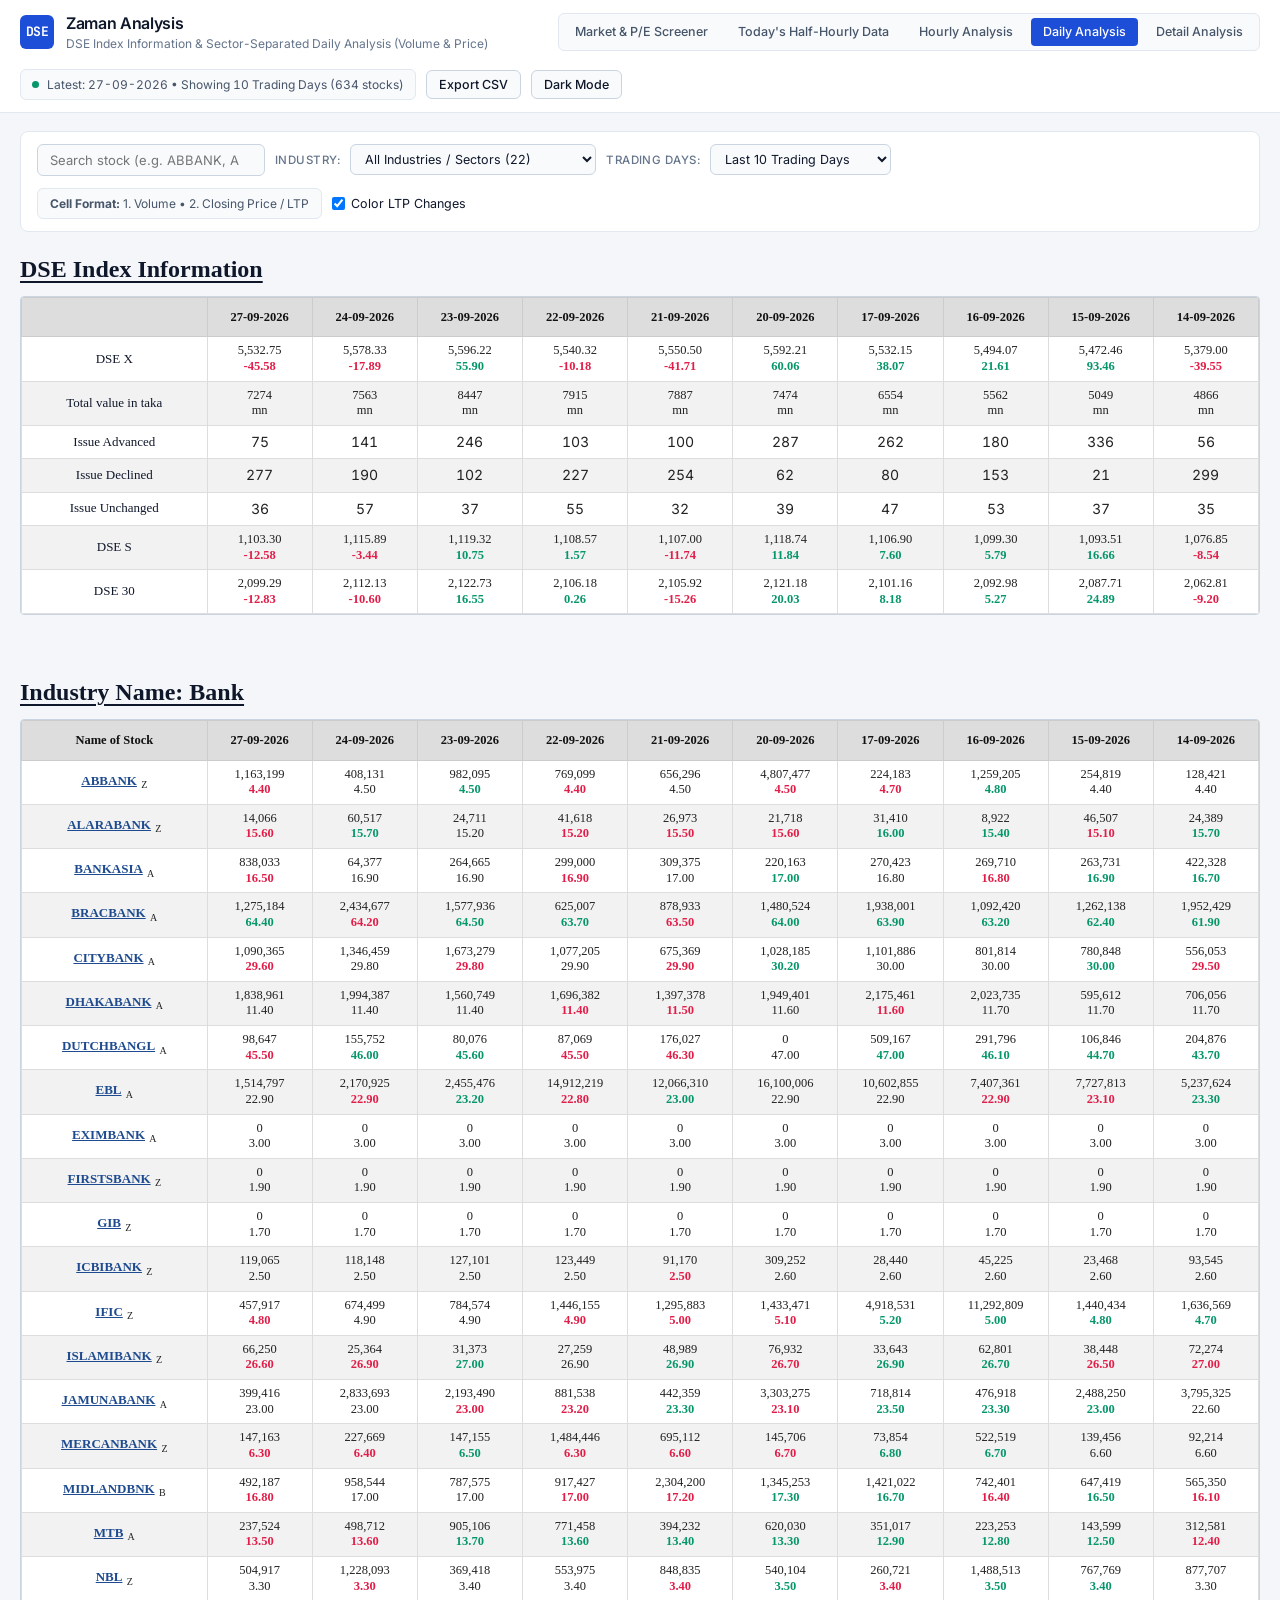
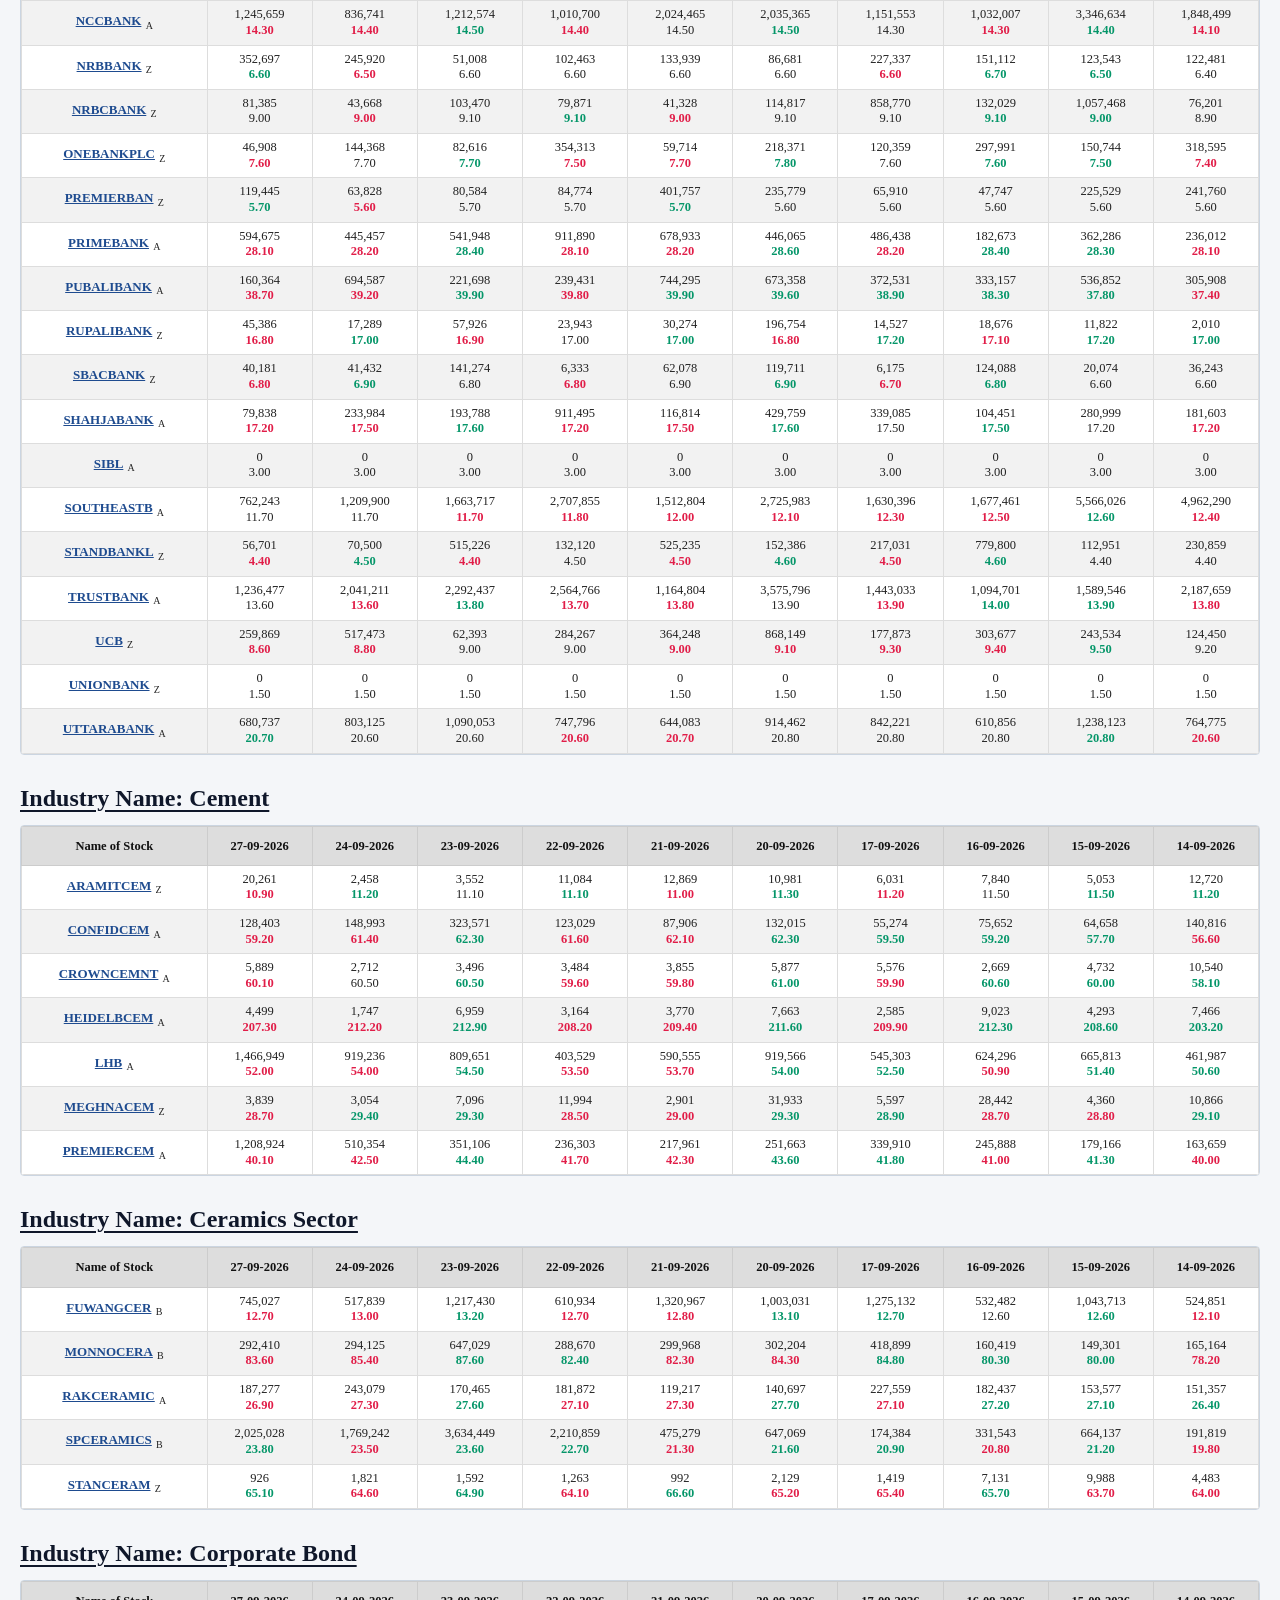
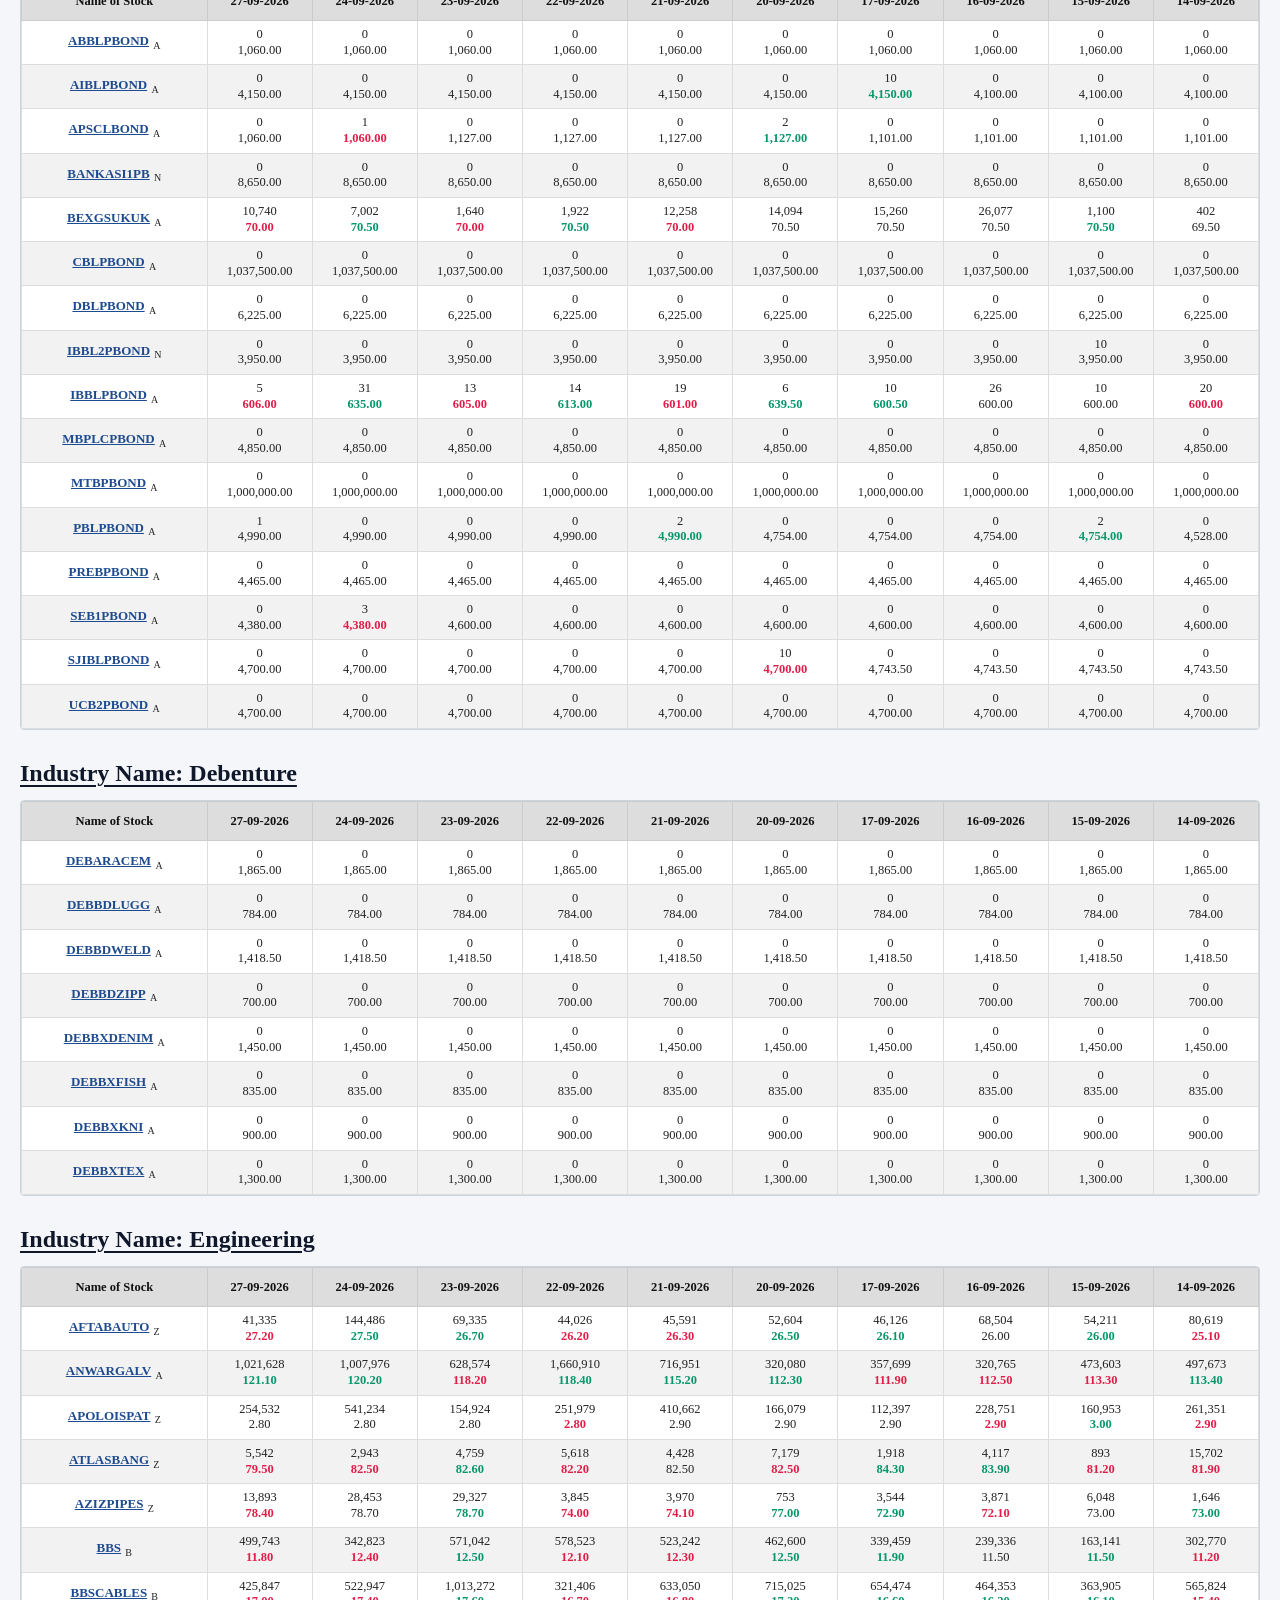
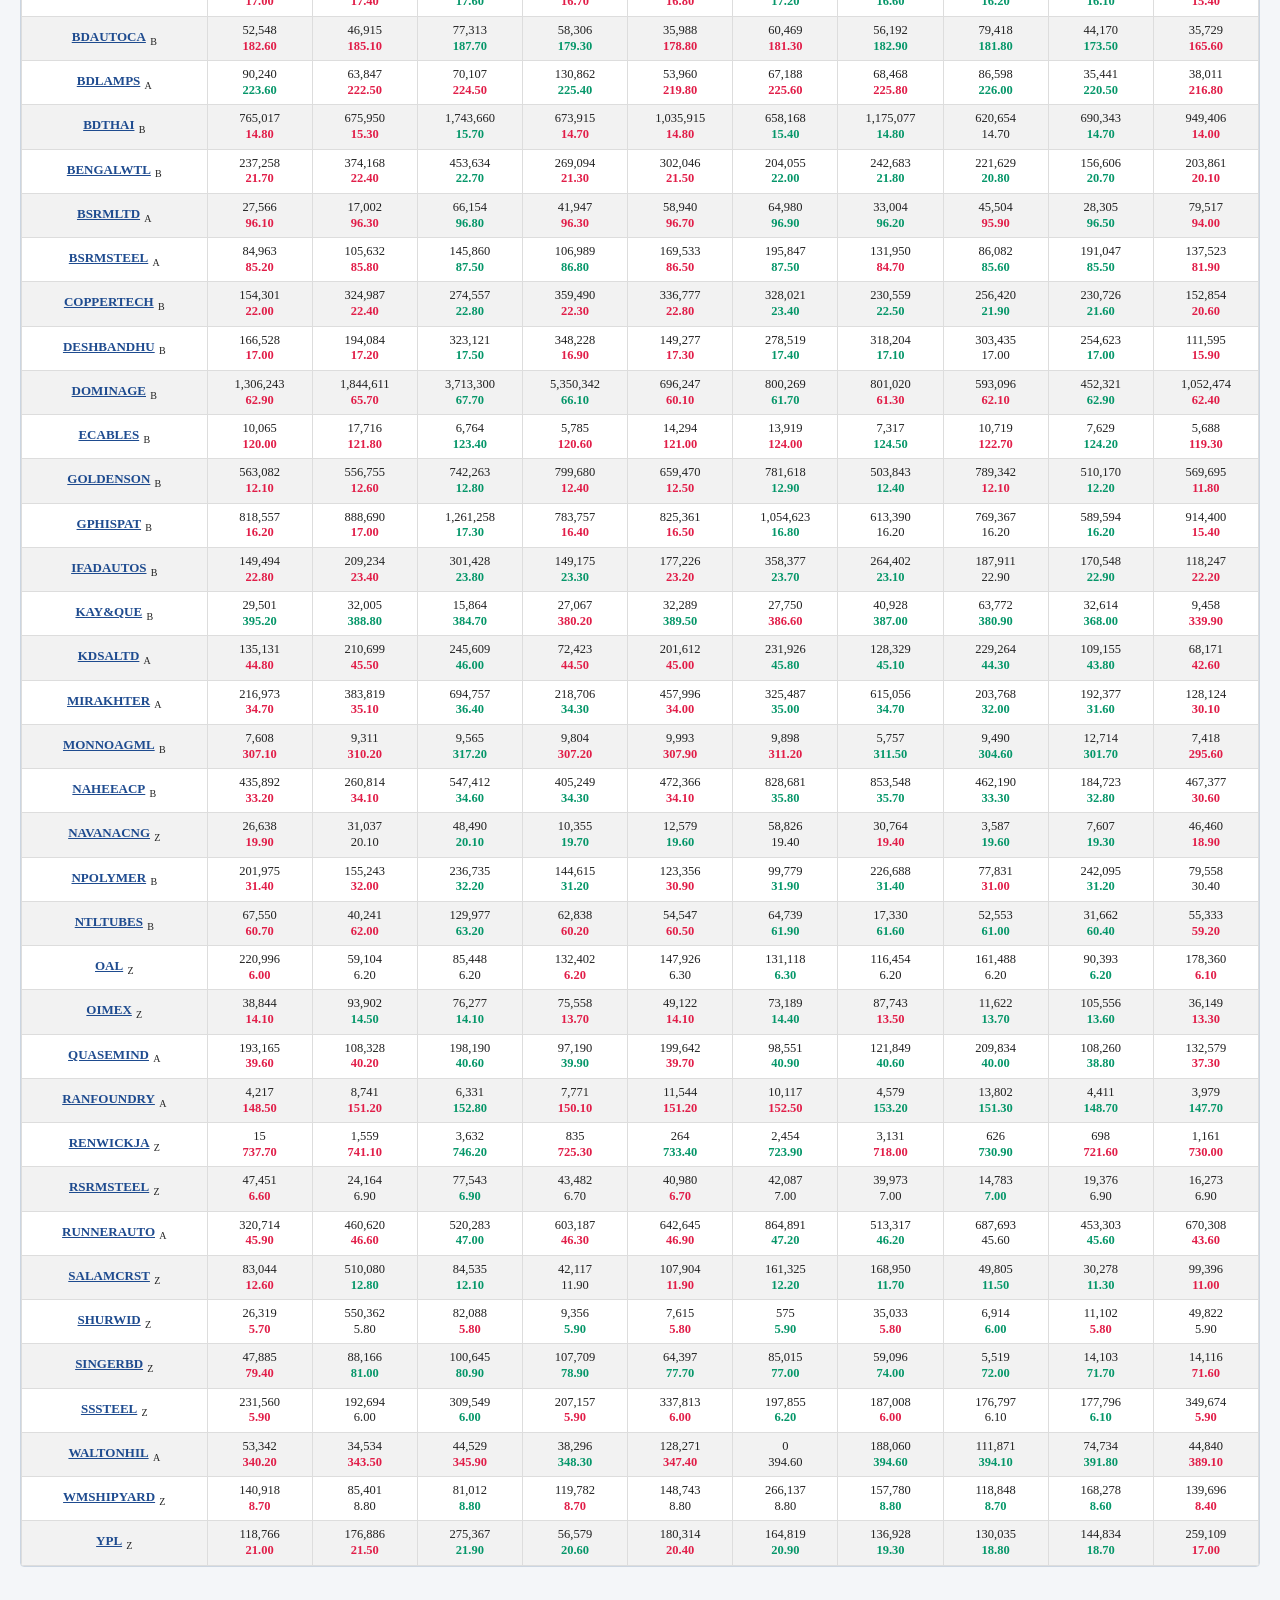
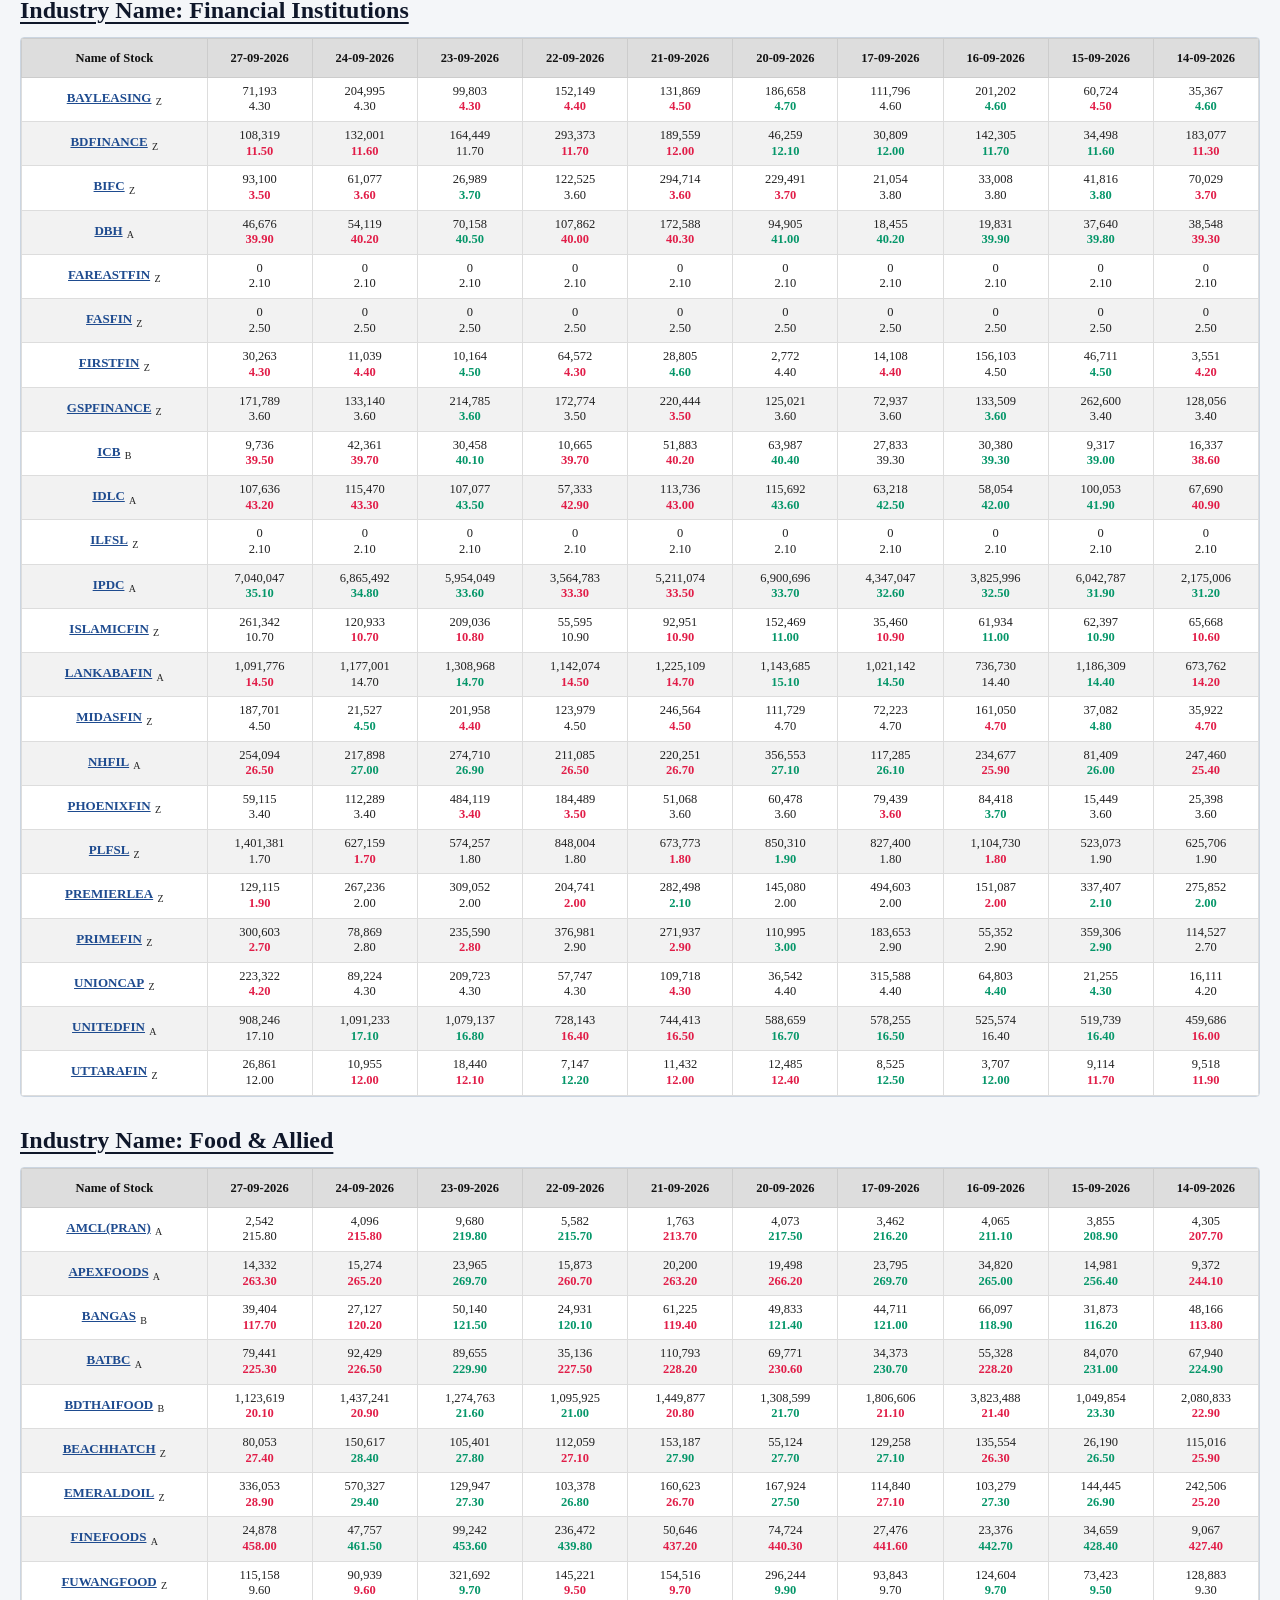
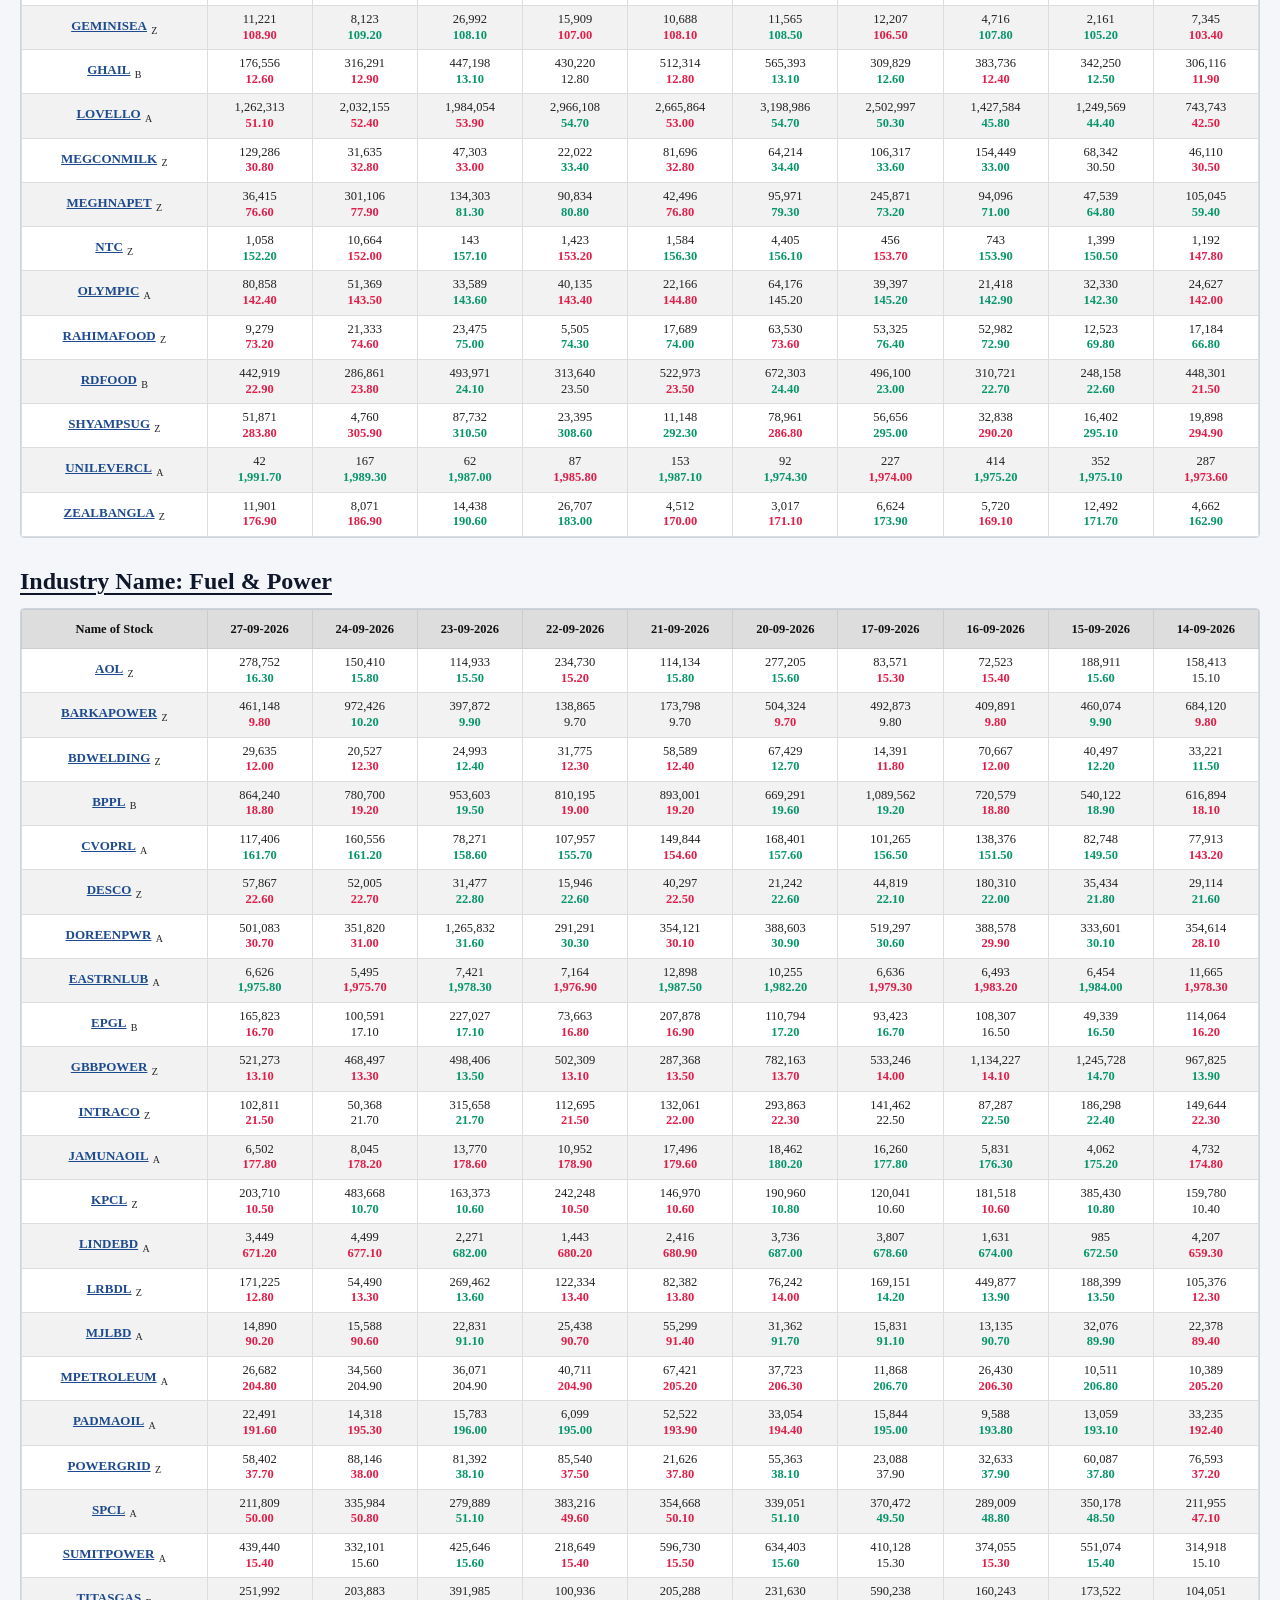
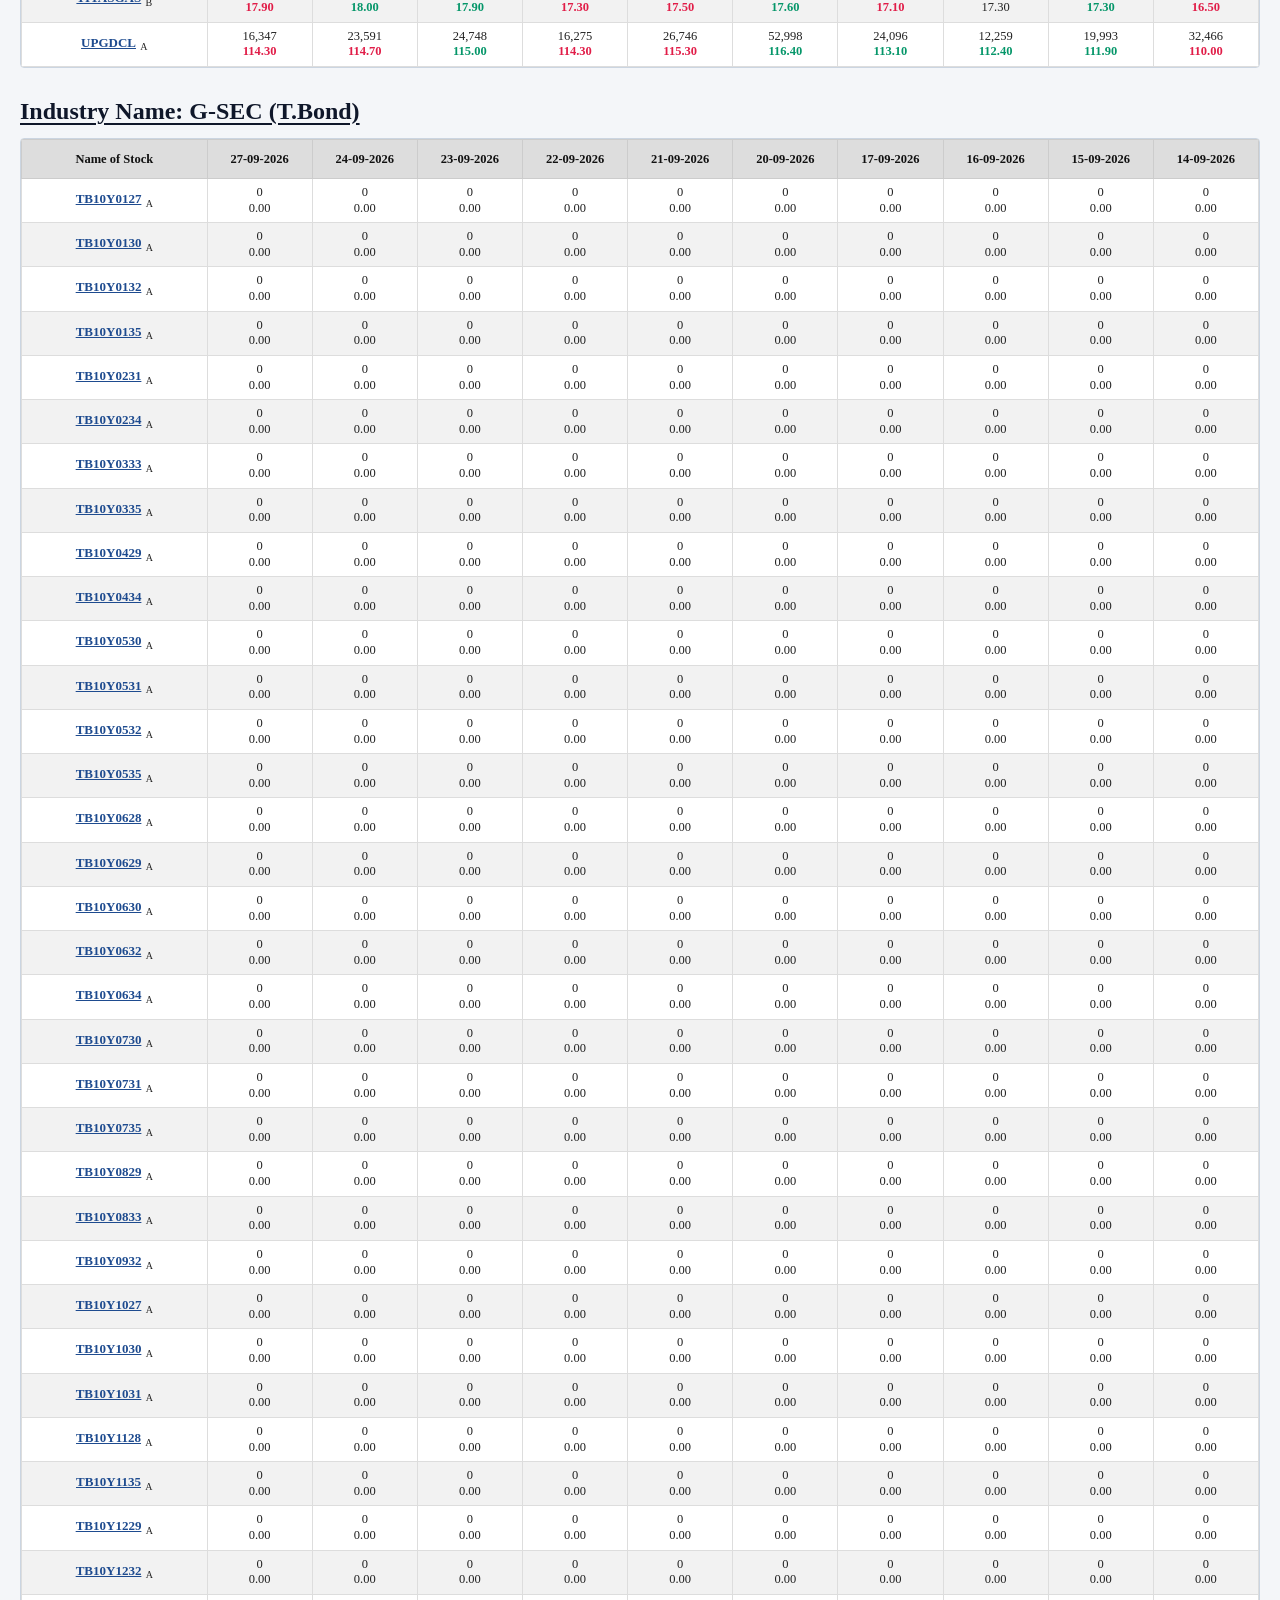
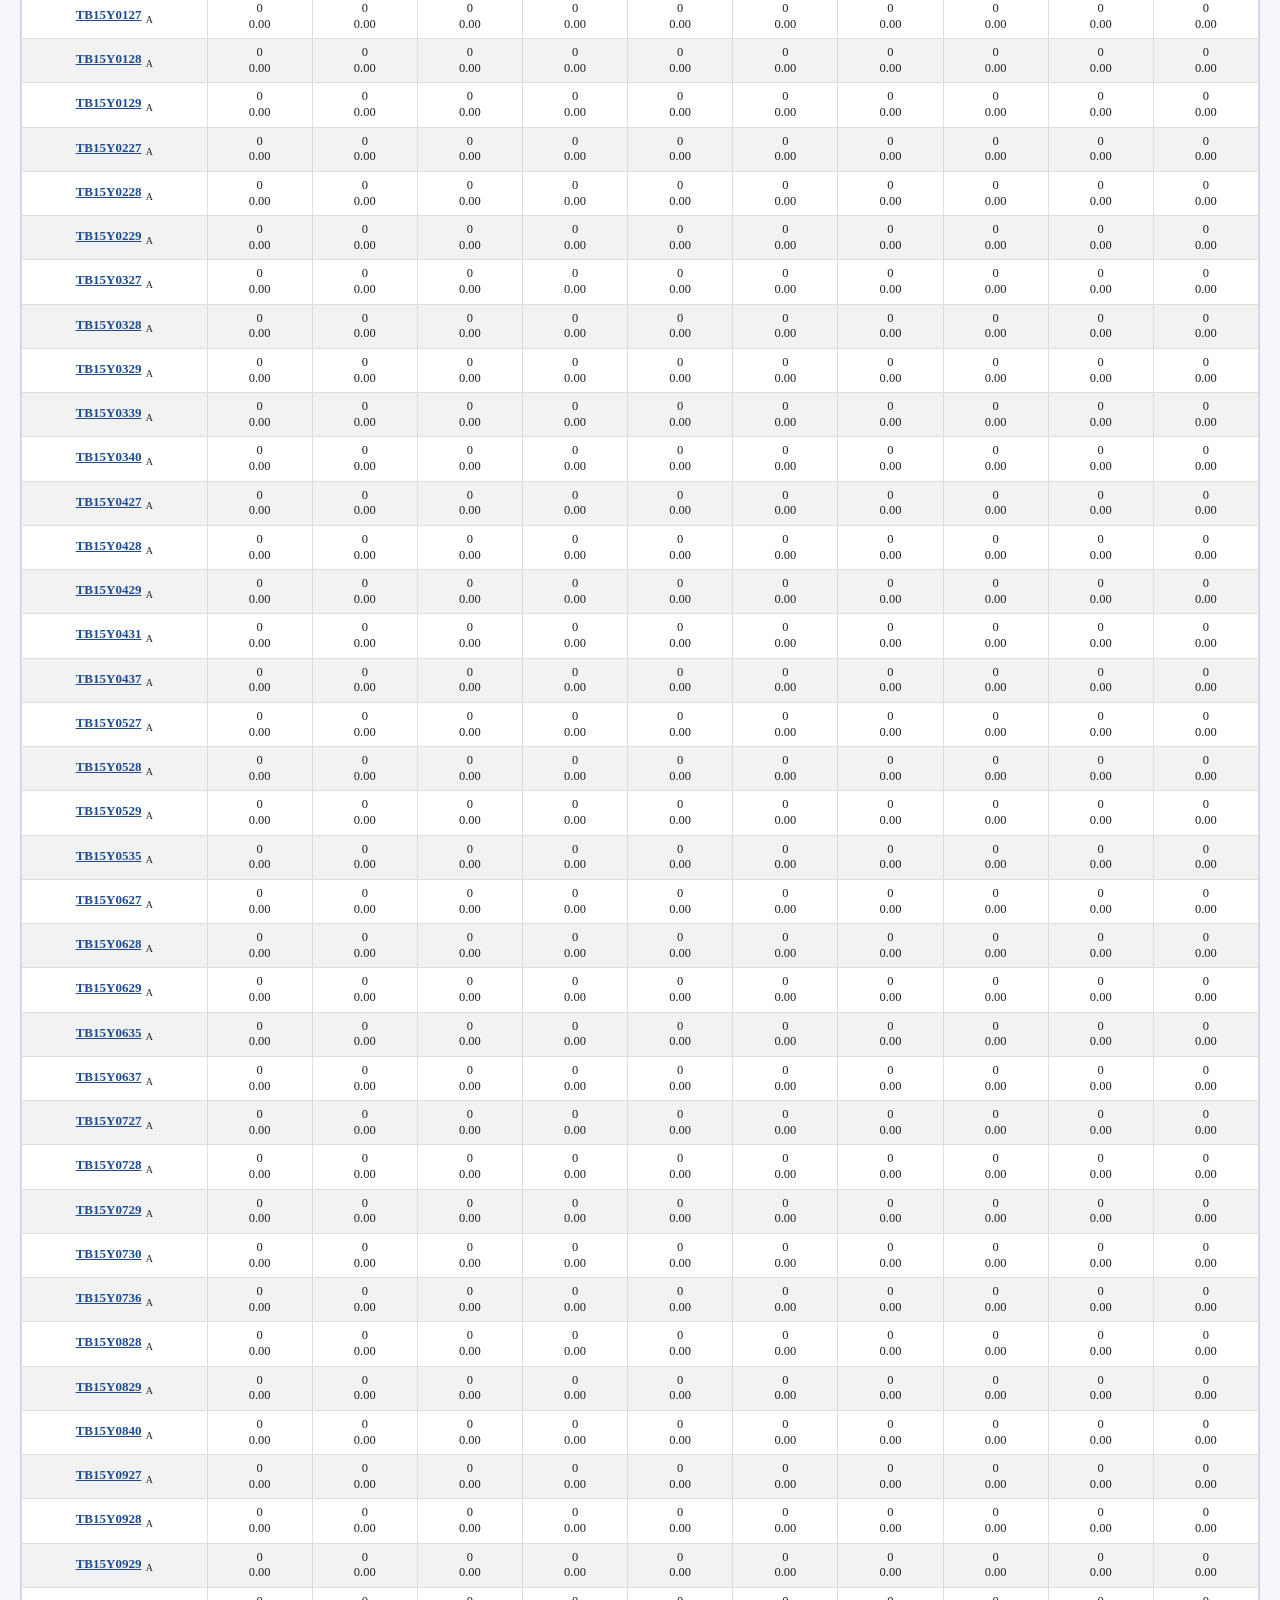
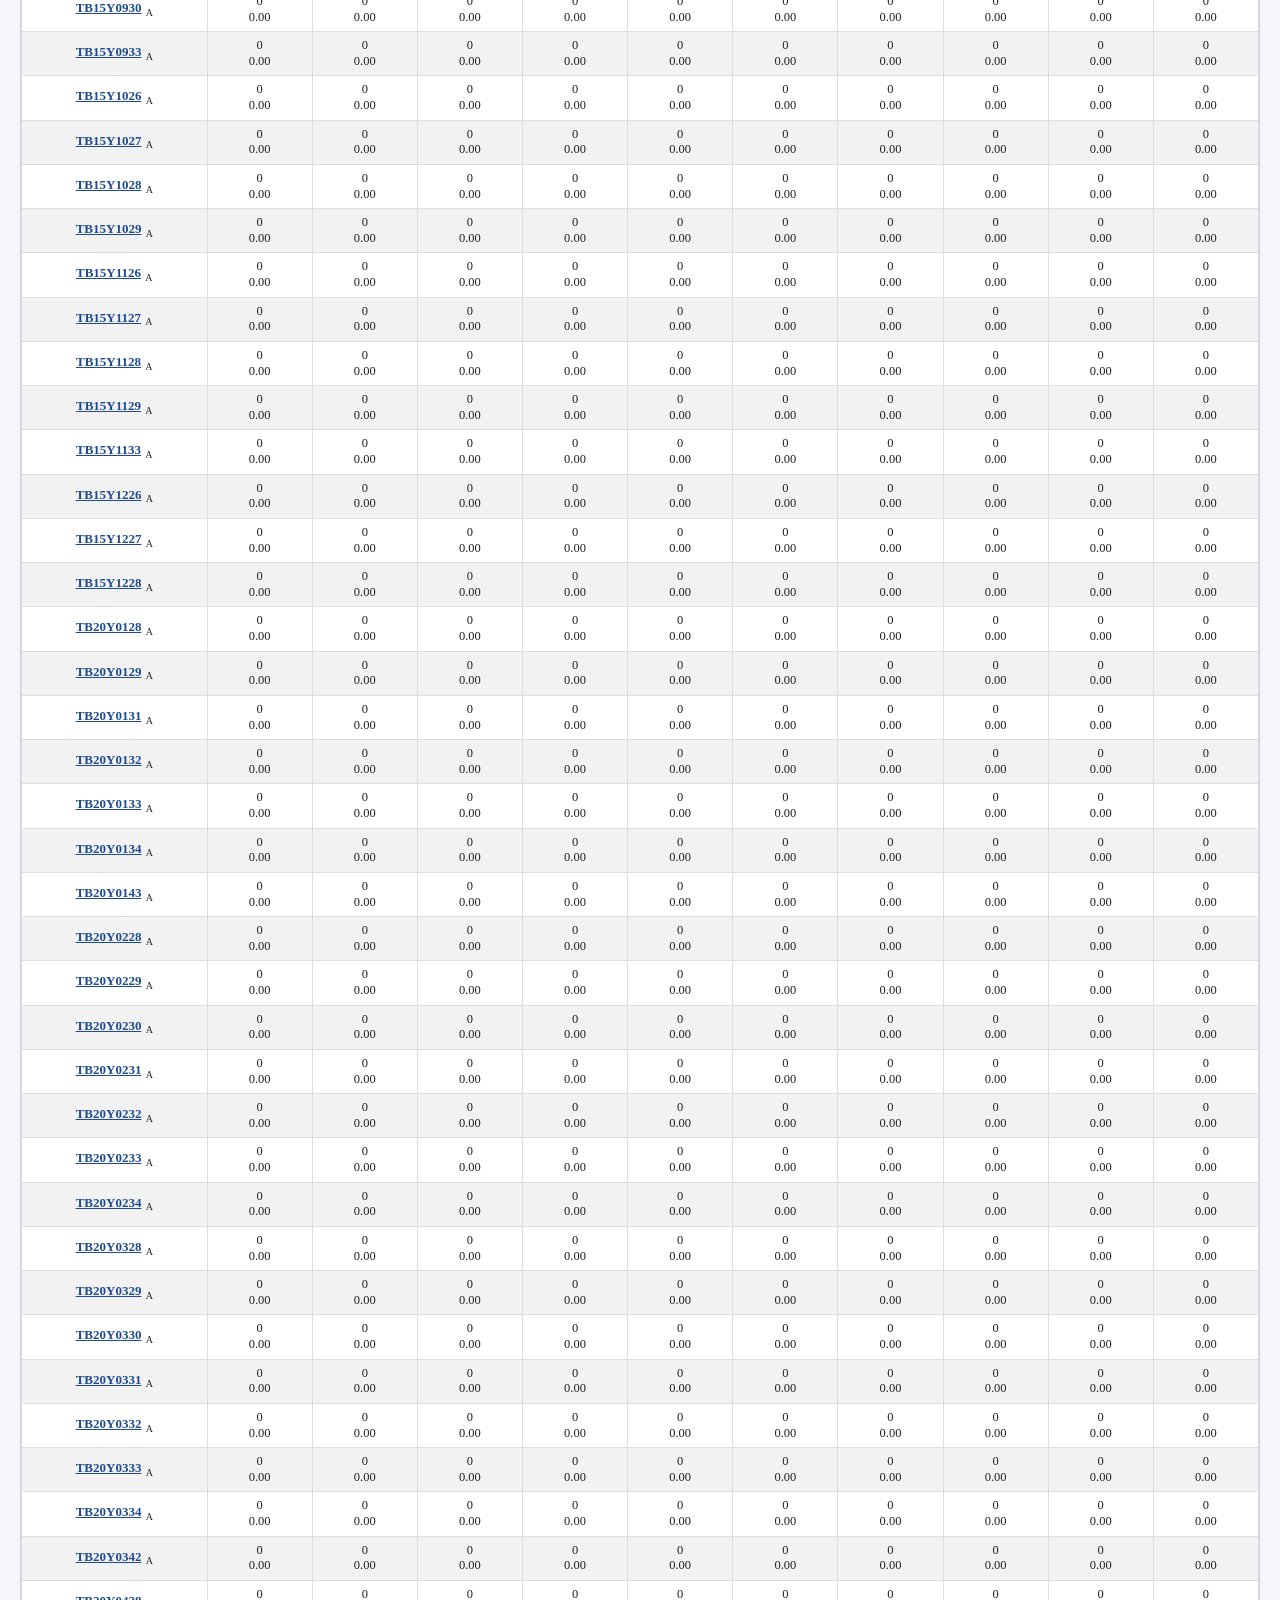
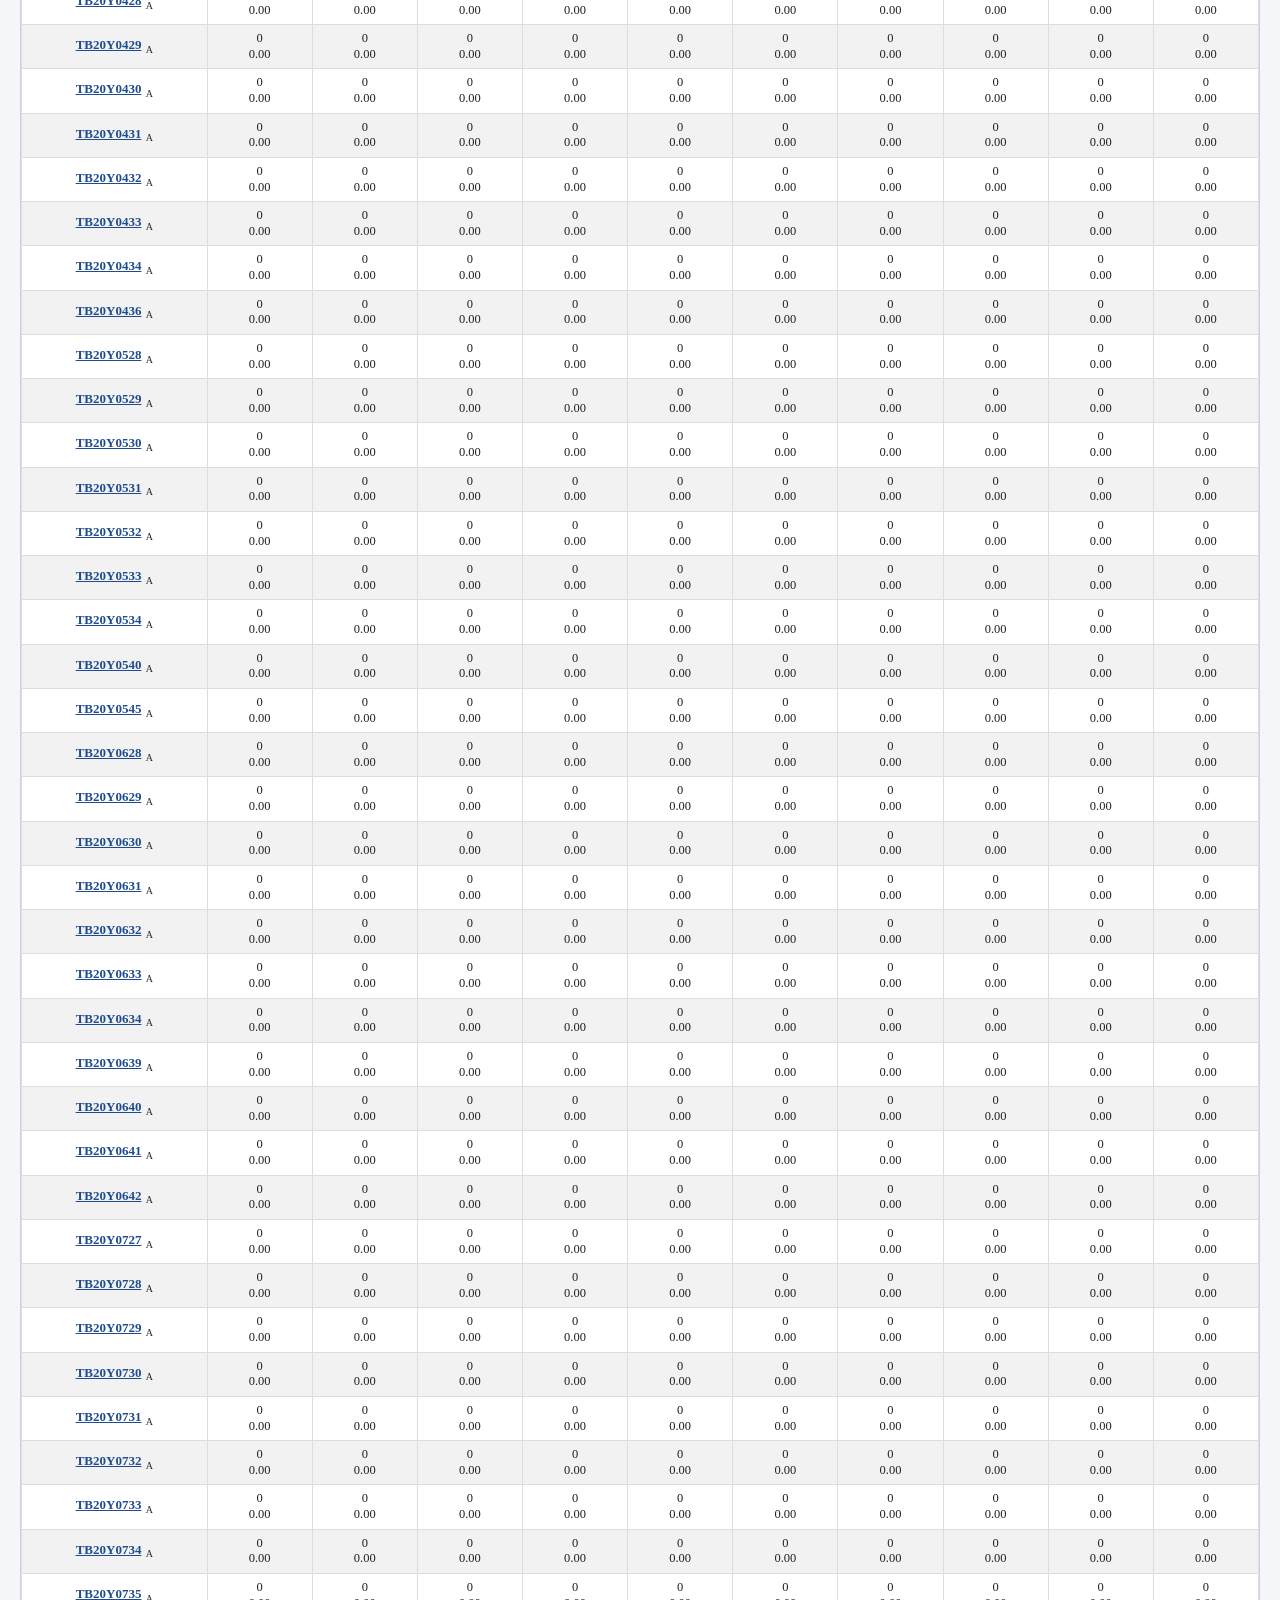
==== commit d4f69582: "Enable Color LTP Changes by default across Hourly, Daily, and Detail Analysis pages" ====
--- a/docs/daily.html
+++ b/docs/daily.html
@@ -74,8 +74,8 @@
           <span><strong>Cell Format:</strong> 1. Volume &bull; 2. Closing Price / LTP</span>
         </div>
         <label style="display: inline-flex; align-items: center; gap: 6px; font-size: 12.5px; cursor: pointer; user-select: none;">
-          <input type="checkbox" id="chk-daily-color" />
-          <span>Color Price Changes</span>
+          <input type="checkbox" id="chk-daily-color" checked />
+          <span>Color LTP Changes</span>
         </label>
       </div>
     </section>
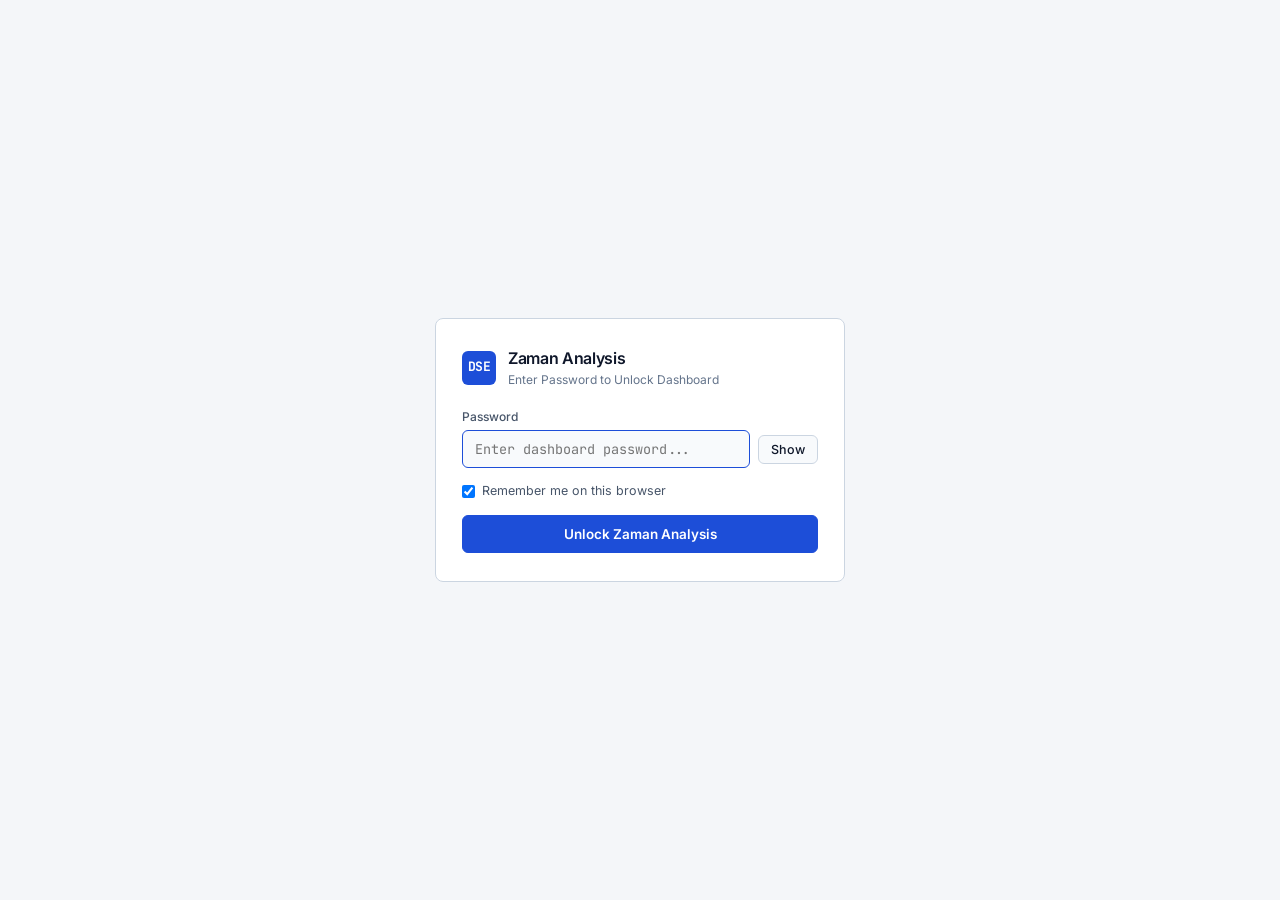
==== commit cadb096b: "Add SHA-256 password lock screen gate (docs/auth.js) across all 5 pages" ====
--- a/docs/daily.html
+++ b/docs/daily.html
@@ -9,6 +9,7 @@
   <link rel="preconnect" href="https://fonts.gstatic.com" crossorigin />
   <link href="https://fonts.googleapis.com/css2?family=Inter:wght@400;500;600;700&amp;family=JetBrains+Mono:wght@400;500;600;700&amp;display=swap" rel="stylesheet" />
   <link rel="stylesheet" href="./styles.css" />
+  <script src="./auth.js"></script>
 </head>
 <body>
   <header class="app-header">
--- a/docs/styles.css
+++ b/docs/styles.css
@@ -1001,3 +1001,110 @@
   color: #333333;
 }
 
+/* Password Gate Lock Screen (docs/auth.js) */
+html.auth-locked body {
+  overflow: hidden !important;
+}
+
+html.auth-locked body > *:not(#zaman-auth-overlay) {
+  display: none !important;
+}
+
+.auth-lock-overlay {
+  position: fixed;
+  inset: 0;
+  z-index: 99999;
+  background-color: var(--bg-canvas);
+  display: flex;
+  align-items: center;
+  justify-content: center;
+  padding: 20px;
+}
+
+.auth-lock-card {
+  width: 100%;
+  max-width: 410px;
+  background-color: var(--bg-surface);
+  border: 1px solid var(--border-default);
+  border-radius: var(--radius-lg);
+  padding: 28px 26px;
+  box-shadow: var(--shadow-lg);
+  display: flex;
+  flex-direction: column;
+  gap: 20px;
+}
+
+.auth-brand-row {
+  display: flex;
+  align-items: center;
+  gap: 12px;
+}
+
+.auth-lock-form {
+  display: flex;
+  flex-direction: column;
+  gap: 14px;
+}
+
+.auth-password-wrap {
+  display: flex;
+  align-items: center;
+  gap: 8px;
+}
+
+.auth-password-wrap input {
+  flex: 1;
+  background-color: var(--bg-elevated);
+  border: 1px solid var(--border-default);
+  border-radius: var(--radius-md);
+  color: var(--text-primary);
+  font-family: var(--font-mono);
+  font-size: 13.5px;
+  padding: 9px 12px;
+  outline: none;
+}
+
+.auth-password-wrap input:focus {
+  border-color: var(--accent-primary);
+}
+
+.auth-toggle-pw {
+  min-width: 56px;
+  justify-content: center;
+}
+
+.auth-options-row {
+  display: flex;
+  align-items: center;
+  justify-content: space-between;
+}
+
+.auth-remember-label {
+  display: inline-flex;
+  align-items: center;
+  gap: 7px;
+  font-size: 12.5px;
+  color: var(--text-secondary);
+  cursor: pointer;
+  user-select: none;
+}
+
+.auth-error-msg {
+  background-color: var(--down-bg);
+  border: 1px solid var(--down-border);
+  color: var(--down-color);
+  border-radius: var(--radius-md);
+  padding: 8px 12px;
+  font-size: 12.5px;
+  font-weight: 500;
+}
+
+.auth-submit-btn {
+  width: 100%;
+  justify-content: center;
+  padding: 10px 14px;
+  font-size: 13.5px;
+  font-weight: 600;
+}
+
+
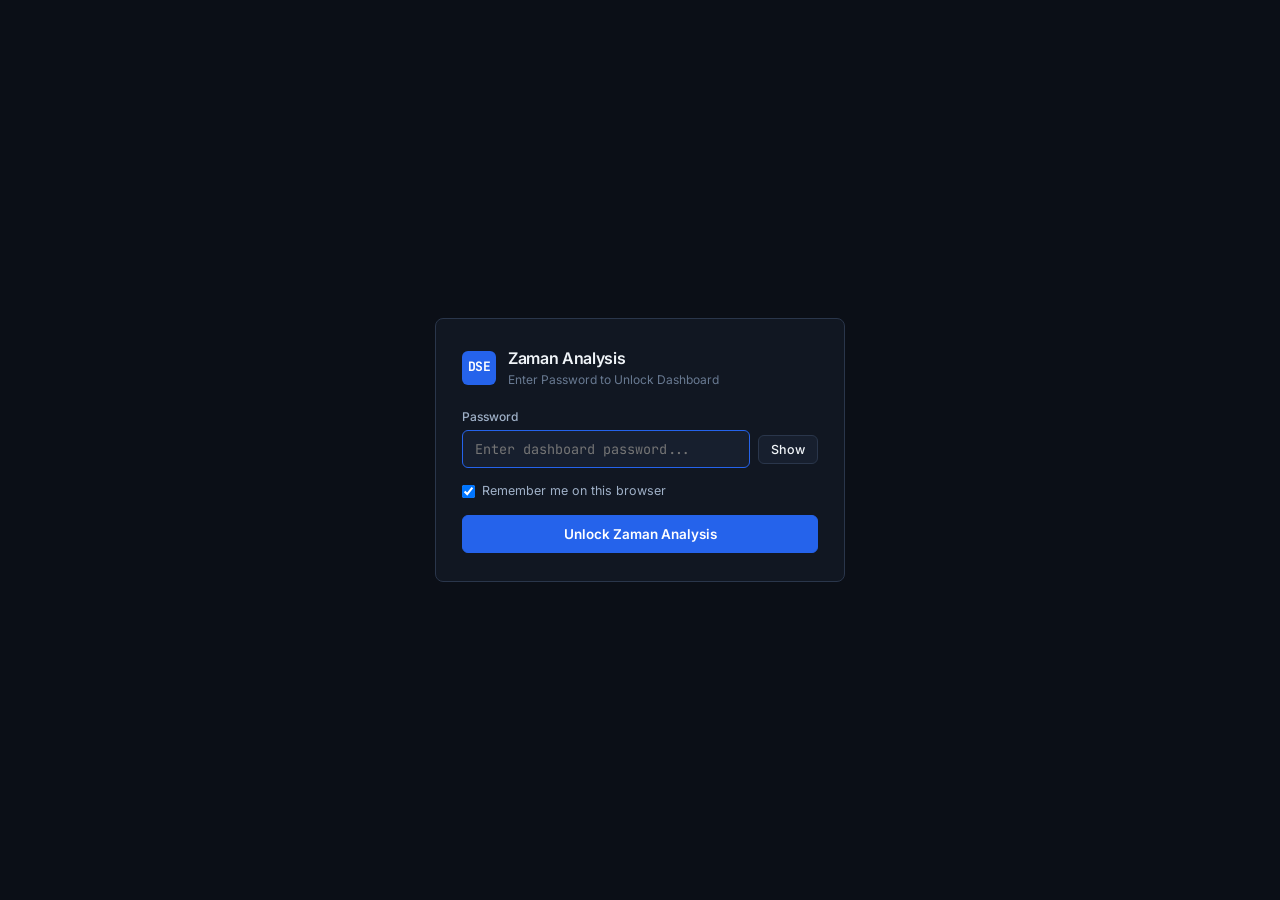
==== commit e683b5bc: "Unify Hourly, Daily, and Detail Analysis table styles and theme with index.html" ====
--- a/docs/daily.html
+++ b/docs/daily.html
@@ -1,5 +1,5 @@
 <!DOCTYPE html>
-<html lang="en" data-theme="light">
+<html lang="en" data-theme="dark">
 <head>
   <meta charset="UTF-8" />
   <meta name="viewport" content="width=device-width, initial-scale=1.0" />
@@ -36,7 +36,7 @@
           <span id="daily-session-text">Loading daily data...</span>
         </div>
         <button type="button" class="btn" id="btn-export-daily-csv">Export CSV</button>
-        <button type="button" class="btn" id="btn-theme-toggle">Dark Mode</button>
+        <button type="button" class="btn" id="btn-theme-toggle">Light Mode</button>
       </div>
     </div>
   </header>
--- a/docs/styles.css
+++ b/docs/styles.css
@@ -786,26 +786,26 @@
 }
 
 .industry-section {
-  margin-bottom: 28px;
+  margin-bottom: 24px;
 }
 
 .industry-heading {
-  font-family: Georgia, 'Times New Roman', serif;
-  font-size: 24px;
-  font-weight: 700;
-  color: var(--text-primary);
-  text-decoration: underline;
-  text-underline-offset: 4px;
-  margin: 18px 0 12px;
-  line-height: 1.25;
+  font-family: var(--font-sans);
+  font-size: 13.5px;
+  font-weight: 600;
+  color: var(--text-secondary);
+  text-transform: uppercase;
+  letter-spacing: 0.04em;
+  margin: 14px 0 8px;
+  line-height: 1.35;
 }
 
 .hourly-table-wrap {
   width: 100%;
   overflow-x: auto;
   background-color: var(--bg-surface);
-  border: 1px solid var(--border-default);
-  border-radius: var(--radius-sm);
+  border: 1px solid var(--border-subtle);
+  border-radius: var(--radius-lg);
 }
 
 .hourly-sector-table {
@@ -815,37 +815,35 @@
 }
 
 .hourly-sector-table thead th {
-  background-color: var(--bg-elevated);
-  color: var(--text-primary);
-  font-family: Georgia, 'Times New Roman', serif;
-  font-size: 12.5px;
-  font-weight: 700;
+  position: sticky;
+  top: 0;
+  background-color: var(--bg-elevated);
+  color: var(--text-secondary);
+  font-family: var(--font-sans);
+  font-size: 11.5px;
+  font-weight: 600;
+  text-transform: uppercase;
+  letter-spacing: 0.03em;
   text-align: center;
-  padding: 10px 8px;
-  border: 1px solid var(--border-default);
+  padding: 9px 12px;
+  border-bottom: 1px solid var(--border-default);
   white-space: nowrap;
-}
-
-[data-theme="light"] .hourly-sector-table thead th {
-  background-color: #dddddd;
-  color: #111111;
-  border-color: #cccccc;
-}
-
-.hourly-sector-table tbody tr:nth-child(odd) {
-  background-color: var(--bg-surface);
-}
-
-.hourly-sector-table tbody tr:nth-child(even) {
-  background-color: var(--bg-elevated);
-}
-
-[data-theme="light"] .hourly-sector-table tbody tr:nth-child(odd) {
-  background-color: #ffffff;
-}
-
-[data-theme="light"] .hourly-sector-table tbody tr:nth-child(even) {
-  background-color: #f2f2f2;
+  z-index: 10;
+}
+
+.hourly-sector-table thead th:first-child {
+  text-align: left;
+}
+
+.hourly-sector-table thead th:hover {
+  color: var(--text-primary);
+  background-color: var(--bg-hover);
+}
+
+.hourly-sector-table tbody tr {
+  border-bottom: 1px solid var(--border-subtle);
+  background-color: var(--bg-surface);
+  transition: background-color 0.1s ease;
 }
 
 .hourly-sector-table tbody tr:hover {
@@ -853,58 +851,59 @@
 }
 
 .hourly-sector-table td {
-  border: 1px solid var(--border-subtle);
-  padding: 6px 8px;
+  padding: 8px 12px;
   text-align: center;
   vertical-align: middle;
-}
-
-[data-theme="light"] .hourly-sector-table td {
-  border-color: #dddddd;
+  font-family: var(--font-mono);
+  font-size: 12.5px;
+  color: var(--text-primary);
+  white-space: nowrap;
+}
+
+.hourly-sector-table td:first-child {
+  text-align: left;
+  font-weight: 600;
 }
 
 .stock-name-cell {
   white-space: nowrap;
-  font-family: Georgia, 'Times New Roman', serif;
-  font-size: 13px;
+  font-family: var(--font-mono);
+  font-size: 12.5px;
   min-width: 150px;
 }
 
 .stock-pe-sub {
   font-size: 10.5px;
-  color: var(--text-secondary);
+  font-weight: 400;
+  color: var(--text-muted);
   vertical-align: baseline;
-  margin-right: 1px;
-}
-
-[data-theme="light"] .stock-pe-sub {
-  color: #222222;
+  margin-right: 4px;
 }
 
 .stock-code-link {
-  color: #3b82f6;
-  text-decoration: underline;
-  font-weight: 600;
-  font-size: 13px;
-}
-
-[data-theme="light"] .stock-code-link {
-  color: #1e4b8f;
+  color: var(--text-primary);
+  text-decoration: none;
+  font-weight: 600;
+  font-size: 12.5px;
+  transition: color 0.12s ease;
 }
 
 .stock-code-link:hover {
   color: var(--accent-primary-hover);
+  text-decoration: underline;
 }
 
 .stock-cat-sub {
+  display: inline-block;
   font-size: 10px;
-  color: var(--text-secondary);
-  vertical-align: sub;
-  margin-left: 1px;
-}
-
-[data-theme="light"] .stock-cat-sub {
-  color: #222222;
+  font-weight: 600;
+  color: var(--text-secondary);
+  background-color: var(--bg-elevated);
+  border: 1px solid var(--border-subtle);
+  border-radius: var(--radius-sm);
+  padding: 0 4px;
+  margin-left: 5px;
+  vertical-align: middle;
 }
 
 .hr-cell {
@@ -912,10 +911,11 @@
   flex-direction: column;
   align-items: center;
   justify-content: center;
-  line-height: 1.25;
-  font-family: Georgia, 'Times New Roman', serif;
-  font-size: 12.5px;
-  min-width: 68px;
+  gap: 1px;
+  line-height: 1.3;
+  font-family: var(--font-mono);
+  font-size: 12px;
+  min-width: 72px;
 }
 
 .hr-vol {
@@ -923,64 +923,53 @@
 }
 
 .hr-ltp {
-  color: var(--text-primary);
-  font-weight: 500;
+  color: var(--text-secondary);
+  font-weight: 600;
 }
 
 .hr-delta {
-  color: var(--text-secondary);
-}
-
-[data-theme="light"] .hr-vol,
-[data-theme="light"] .hr-ltp,
-[data-theme="light"] .hr-delta {
-  color: #222222;
+  color: var(--text-muted);
+  font-size: 11px;
 }
 
 .color-coded .hr-ltp.up {
   color: var(--up-color);
-  font-weight: 700;
+  font-weight: 600;
 }
 
 .color-coded .hr-ltp.down {
   color: var(--down-color);
-  font-weight: 700;
+  font-weight: 600;
 }
 
 /* Detail Analysis Page Styles */
 .detail-company-heading {
-  font-family: Georgia, 'Times New Roman', serif;
-  font-size: 20px;
+  font-family: var(--font-sans);
+  font-size: 16px;
   font-weight: 700;
   color: var(--text-primary);
-  text-decoration: underline;
-  text-underline-offset: 4px;
   text-transform: uppercase;
-  margin: 8px 0 12px;
-  line-height: 1.3;
+  letter-spacing: 0.02em;
+  margin: 6px 0 10px;
+  line-height: 1.35;
 }
 
 .pe-subgrid {
   display: grid;
   grid-template-columns: 1fr 1fr;
   border: 1px solid var(--border-subtle);
-  min-width: 84px;
-}
-
-[data-theme="light"] .pe-subgrid {
-  border-color: #cccccc;
+  border-radius: var(--radius-sm);
+  overflow: hidden;
+  min-width: 88px;
 }
 
 .pe-subcell {
-  padding: 5px 6px;
-  font-family: Georgia, 'Times New Roman', serif;
-  font-size: 12px;
+  padding: 4px 6px;
+  font-family: var(--font-mono);
+  font-size: 11.5px;
   text-align: center;
   border: 0.5px solid var(--border-subtle);
-}
-
-[data-theme="light"] .pe-subcell {
-  border-color: #cccccc;
+  background-color: var(--bg-elevated);
 }
 
 .detail-extra-strip {
@@ -990,15 +979,10 @@
   padding: 10px 14px;
   background-color: var(--bg-surface);
   border: 1px solid var(--border-subtle);
-  border-radius: var(--radius-sm);
-  font-family: Georgia, 'Times New Roman', serif;
-  font-size: 12.5px;
-  color: var(--text-secondary);
-}
-
-[data-theme="light"] .detail-extra-strip {
-  border-color: #dddddd;
-  color: #333333;
+  border-radius: var(--radius-lg);
+  font-family: var(--font-sans);
+  font-size: 12.5px;
+  color: var(--text-secondary);
 }
 
 /* Password Gate Lock Screen (docs/auth.js) */
